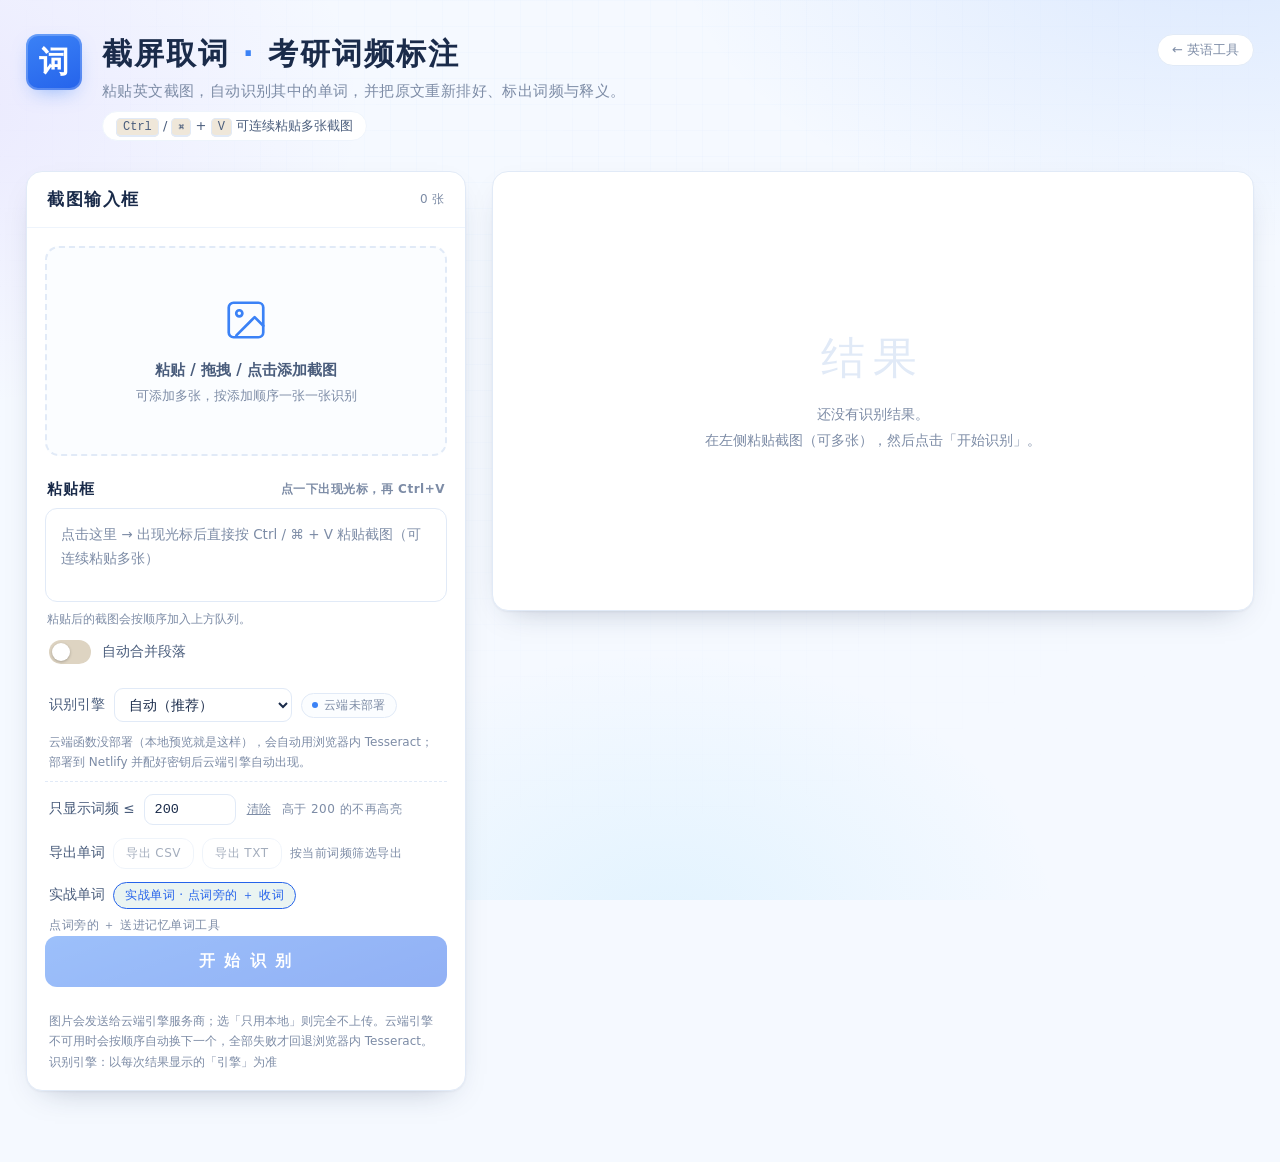
==== site/shot/index.html @ a5152e35 "新增真题例句与点词释义；截图页筛选和实战单词增删优化 - 928 个高频词配真题例句，学习/复习/词表详情卡背面可点「例句」查看 - 例句内单词可点，上方浮出释义，变形词自动还原原形 - 截图页默认词" ====
<!DOCTYPE html>
<html lang="zh-CN">
<head>
<meta charset="UTF-8">
<meta name="viewport" content="width=device-width, initial-scale=1.0">
<title>截屏取词 · 考研词频标注</title>
<style>
:root{
  --paper:#f5f9ff;
  --paper-2:#fbfdff;
  --card:#ffffff;
  --ink:#1a2b4a;
  --ink-soft:#4a5d7c;
  --muted:#7d8ca6;
  --line:#e1eaf7;
  --line-2:#eef4fc;
  --seal:#3b82f6;
  --seal-dark:#2563eb;
  --seal-tint:#e7f0ff;
  --amber:#7c3aed;
  --teal:#2563eb;
  --radius:16px;
  --shadow:0 1px 2px rgba(26,43,74,.05), 0 12px 32px -18px rgba(26,43,74,.35);
  --serif:"PingFang SC","Microsoft YaHei","Hiragino Sans GB",system-ui,-apple-system,"Segoe UI",sans-serif;
  --sans:"PingFang SC","Microsoft YaHei","Hiragino Sans GB",system-ui,-apple-system,"Segoe UI",sans-serif;
  --mono:"Cascadia Code",Consolas,"SF Mono",ui-monospace,monospace;
}
*{box-sizing:border-box}
html,body{margin:0;padding:0}
body{
  font-family:var(--sans);color:var(--ink);background:var(--paper);
  min-height:100vh;-webkit-font-smoothing:antialiased;position:relative;overflow-x:hidden;
}
body::before{
  content:"";position:fixed;inset:0;z-index:-2;
  background:
    radial-gradient(900px 520px at 96% -8%, rgba(59,130,246,.14), transparent 62%),
    radial-gradient(760px 520px at -6% 12%, rgba(139,92,246,.10), transparent 58%),
    radial-gradient(640px 460px at 52% 104%, rgba(56,189,248,.10), transparent 62%),
    var(--paper);
}
body::after{
  content:"";position:fixed;inset:0;z-index:-1;pointer-events:none;opacity:.45;
  background-image:
    linear-gradient(rgba(59,130,246,.05) 1px,transparent 1px),
    linear-gradient(90deg,rgba(59,130,246,.05) 1px,transparent 1px);
  background-size:26px 26px;
  mask-image:radial-gradient(circle at 50% 20%,#000 0%,transparent 82%);
  -webkit-mask-image:radial-gradient(circle at 50% 20%,#000 0%,transparent 82%);
}
.vh{position:absolute;width:1px;height:1px;padding:0;margin:-1px;overflow:hidden;
  clip:rect(0 0 0 0);white-space:nowrap;border:0}
[hidden]{display:none !important}   /* 防止元素自带的 display 覆盖 hidden 属性 */

.wrap{max-width:1420px;margin:0 auto;padding:34px 26px 70px}

/* ---------- 页头 ---------- */
header{display:flex;align-items:flex-start;gap:20px;margin-bottom:30px;animation:rise .6s ease both}
.seal{
  flex:0 0 auto;width:56px;height:56px;border-radius:12px;
  background:linear-gradient(160deg,var(--seal),var(--seal-dark));color:#fff;display:grid;place-items:center;
  font-family:var(--serif);font-size:30px;font-weight:700;
  box-shadow:0 8px 20px -8px rgba(59,130,246,.55), inset 0 0 0 2px rgba(255,255,255,.22);letter-spacing:1px
}
.titles h1{margin:0;font-family:var(--serif);font-weight:700;font-size:30px;letter-spacing:2px}
.titles h1 span{color:var(--seal)}
.titles p{margin:7px 0 0;color:var(--muted);font-size:14.5px;letter-spacing:.4px}
.titles .hint{margin-top:10px;font-size:13px;color:var(--ink-soft);background:var(--card);
  border:1px solid var(--line-2);border-radius:999px;padding:5px 13px;display:inline-block}
.kbd{font-family:var(--mono);font-size:12px;background:#efe7d9;border:1px solid var(--line);
  border-bottom-width:2px;border-radius:5px;padding:1px 6px;color:var(--ink-soft)}

/* ---------- 布局 ---------- */
.grid{display:grid;grid-template-columns:minmax(340px,440px) 1fr;gap:26px;align-items:start}
@media(max-width:980px){.grid{grid-template-columns:1fr}}
.card{background:var(--card);border:1px solid var(--line);border-radius:var(--radius);
  box-shadow:var(--shadow);animation:rise .6s ease both}
.left{animation-delay:.05s;position:sticky;top:24px}
@media(max-width:980px){.left{position:static}}
.right{animation-delay:.14s;min-height:440px;display:flex;flex-direction:column}
.card-head{display:flex;align-items:center;justify-content:space-between;
  padding:16px 20px;border-bottom:1px solid var(--line-2)}
.card-head h2{margin:0;font-family:var(--serif);font-size:17px;letter-spacing:1.5px;font-weight:700}
.tag{font-size:12px;color:var(--muted);letter-spacing:.5px}

/* ---------- 上传区 ---------- */
.drop{margin:18px;border:2px dashed var(--line);border-radius:14px;background:var(--paper-2);
  min-height:210px;display:grid;place-items:center;text-align:center;cursor:pointer;
  transition:.22s border-color,.22s background;position:relative;overflow:hidden}
.drop:hover,.drop.over{border-color:var(--seal);background:var(--seal-tint)}
.drop.over{transform:scale(1.008)}
.drop .ph{padding:26px;color:var(--muted)}
.drop .ph b{display:block;color:var(--ink-soft);font-size:15px;margin-top:14px;font-weight:600}
.drop .ph small{display:block;margin-top:8px;font-size:12.5px;color:var(--muted)}
.drop.has-images{display:block;min-height:0;padding:14px;text-align:left;align-content:start}
.thumbs{display:grid;grid-template-columns:repeat(auto-fill,minmax(88px,1fr));gap:10px}
.thumb{position:relative;border-radius:10px;overflow:hidden;border:1px solid var(--line);
  background:#2a2722;aspect-ratio:1/1}
.thumb img{width:100%;height:100%;object-fit:cover;display:block}
.thumb .idx{position:absolute;top:5px;left:5px;background:var(--seal);color:#fff;font-size:11px;
  border-radius:5px;padding:1px 6px;font-family:var(--serif);font-weight:700}
.thumb .x{position:absolute;top:5px;right:5px;width:20px;height:20px;border:0;border-radius:5px;
  background:rgba(20,18,15,.72);color:#fff;cursor:pointer;font-size:13px;line-height:1;padding:0;
  display:grid;place-items:center}
.thumb .x:hover{background:var(--seal)}
.addmore{margin-top:12px;font-size:12.5px;color:var(--muted);text-align:center;
  border-top:1px dashed var(--line);padding-top:10px}

/* ---------- 粘贴框（真正的输入框：点一下出现光标，直接 Ctrl+V） ---------- */
.subhead{display:flex;align-items:center;justify-content:space-between;
  padding:6px 20px 9px;font-family:var(--serif);font-size:14.5px;font-weight:700;letter-spacing:1px}
.pastebox{margin:0 18px;min-height:94px;border:1.5px solid var(--line);border-radius:12px;background:#fff;
  padding:13px 15px;font-size:13.5px;line-height:1.8;color:var(--ink-soft);outline:none;
  caret-color:var(--seal);transition:.18s;cursor:text}
.pastebox:hover{border-color:#cfc4af}
.pastebox:focus{border-color:var(--seal);box-shadow:0 0 0 3px var(--seal-tint)}
.pastebox.over{border-color:var(--seal);background:var(--seal-tint)}
.pastebox:empty::before{content:attr(data-ph);color:var(--muted);pointer-events:none}
.pastehint{margin:9px 20px 0;font-size:12px;color:var(--muted);min-height:17px;transition:.2s}
.pastehint.ok{color:var(--teal);font-weight:600}
.pastehint.warn{color:var(--amber)}

/* ---------- 控件 ---------- */
.controls{padding:0 18px 18px}
.switch{display:flex;align-items:center;gap:11px;font-size:13.5px;color:var(--ink-soft);
  padding:12px 4px;cursor:pointer;user-select:none}
.switch input{display:none}
.track{width:42px;height:24px;border-radius:999px;background:#ded4c2;position:relative;transition:.2s;flex:0 0 auto}
.track::after{content:"";position:absolute;top:3px;left:3px;width:18px;height:18px;border-radius:50%;
  background:#fff;box-shadow:0 1px 3px rgba(0,0,0,.25);transition:.2s}
.switch input:checked + .track{background:var(--seal)}
.switch input:checked + .track::after{transform:translateX(18px)}
.btn{width:100%;border:0;border-radius:12px;padding:15px;font-size:15.5px;font-weight:600;
  font-family:var(--sans);letter-spacing:2px;cursor:pointer;transition:.18s;
  background:linear-gradient(160deg,var(--seal),var(--seal-dark));color:#fff;
  box-shadow:0 10px 22px -12px rgba(59,130,246,.9)}
.btn:hover:not(:disabled){transform:translateY(-1px);box-shadow:0 14px 26px -12px rgba(59,130,246,.95)}
.btn:disabled{opacity:.5;cursor:not-allowed;transform:none;box-shadow:none}
.btn.ghost{background:transparent;color:var(--ink-soft);border:1px solid var(--line);
  box-shadow:none;width:auto;padding:9px 15px;font-size:13px;letter-spacing:.5px;font-weight:500}
.btn.ghost:hover:not(:disabled){background:var(--paper-2);border-color:var(--muted);transform:none}
.btn.ghost.danger{color:#b23a2f;border-color:#edcfca;background:#fdf1ef}
.btn.ghost.danger:hover:not(:disabled){background:#b23a2f;color:#fff;border-color:#b23a2f}
.btn.ghost.mini{padding:6px 12px;font-size:12px}
.row-between{display:flex;gap:10px;align-items:center}
.foot-note{margin:14px 4px 0;font-size:12px;color:var(--muted);line-height:1.7}

/* ---------- 结果 ---------- */
.empty,.loading{flex:1;display:grid;place-items:center;text-align:center;padding:60px 30px;color:var(--muted)}
.empty .big{font-family:var(--serif);font-size:44px;color:var(--line);letter-spacing:8px}
.empty p{margin:14px 0 0;font-size:13.5px;line-height:1.9}
.spinner{width:34px;height:34px;border-radius:50%;border:3px solid var(--line);
  border-top-color:var(--seal);animation:spin .8s linear infinite;margin:0 auto 16px}
.progress{padding:14px 20px;border-bottom:1px solid var(--line-2);display:flex;align-items:center;gap:12px;
  font-size:13px;color:var(--ink-soft)}
.progress .spinner{margin:0;width:18px;height:18px;border-width:2px}
.bar{flex:1;height:5px;border-radius:3px;background:var(--line-2);overflow:hidden}
.bar i{display:block;height:100%;background:var(--seal);width:0;transition:width .3s}
.err{margin:14px 20px;background:#fdecea;border:1px solid #f3c6c0;color:#8f2b22;
  border-radius:10px;padding:12px 15px;font-size:13px;line-height:1.6}

.blk{border-bottom:1px solid var(--line-2);animation:rise .4s ease both}
.blk:last-child{border-bottom:0}
.blk-head{display:flex;align-items:center;gap:12px;padding:15px 20px;
  background:linear-gradient(180deg,#fffdf9,#faf6ee);border-bottom:1px solid var(--line-2);
  position:sticky;top:0;z-index:2}
.blk-no{font-family:var(--serif);font-weight:700;font-size:15px;color:#fff;background:var(--seal);
  border-radius:7px;padding:3px 11px;letter-spacing:1px}
.blk-name{font-size:12.5px;color:var(--muted);overflow:hidden;text-overflow:ellipsis;
  white-space:nowrap;max-width:320px}
.spacer{flex:1}

.stats{display:flex;gap:8px;flex-wrap:wrap;padding:14px 20px 2px}
.chip{font-size:12.5px;color:var(--ink-soft);background:var(--paper-2);border:1px solid var(--line-2);
  border-radius:999px;padding:5px 12px}
.chip b{color:var(--seal);font-family:var(--serif);font-size:14px}

.toolbar{display:flex;gap:8px;flex-wrap:wrap;align-items:center;padding:12px 20px 2px}
.seg{display:flex;border:1px solid var(--line);border-radius:9px;overflow:hidden}
.seg button{background:transparent;border:0;padding:8px 13px;font-size:12.5px;color:var(--muted);
  cursor:pointer;font-family:var(--sans);border-right:1px solid var(--line)}
.seg button:last-child{border-right:0}
.seg button.on{background:var(--ink);color:#fff}

/* 原文重现 */
.content{padding:20px 22px 8px}
.olabel{font-size:11.5px;letter-spacing:2px;color:var(--muted);margin-bottom:12px;
  display:flex;align-items:center;gap:10px}
.olabel::after{content:"";flex:1;height:1px;background:var(--line-2)}
.oline{font-family:var(--serif);font-size:17.5px;line-height:2.05;color:#2b2822;
  letter-spacing:.2px;margin:0 0 4px;word-break:break-word}
.hit{
  font-weight:700;color:var(--ink);cursor:pointer;position:relative;
  text-decoration:underline;text-decoration-thickness:2px;text-underline-offset:4px;
  padding:0 1px;border-radius:3px;transition:background .15s
}
.hit:hover{background:#fdf1ef}
.hit sup{font-size:.6em;font-family:var(--mono);font-weight:700;vertical-align:super;
  margin-left:1px;letter-spacing:0}
.hit.t-high{text-decoration-color:#b23a2f}   .hit.t-high sup{color:#b23a2f}
.hit.t-mid{text-decoration-color:#c8791f}   .hit.t-mid sup{color:#c8791f}
.hit.t-low{text-decoration-color:#0e6f63}    .hit.t-low sup{color:#0e6f63}

.imgbox{padding:16px 20px 4px}
.imgbox img{width:100%;border:1px solid var(--line);border-radius:10px}
table{width:100%;border-collapse:collapse;font-size:13.5px}
thead th{text-align:left;font-weight:600;color:var(--muted);font-size:12px;letter-spacing:1px;
  padding:10px 12px;border-bottom:1.5px solid var(--line);white-space:nowrap}
tbody td{padding:11px 12px;border-bottom:1px solid var(--line-2);vertical-align:top}
tbody tr:hover{background:var(--paper-2)}
td.w{font-family:var(--serif);font-size:16px;font-weight:600;white-space:nowrap;cursor:pointer}
td.w .dot{display:inline-block;width:8px;height:8px;border-radius:50%;margin-right:9px;vertical-align:middle}
/* 单词读音按钮 */
.speak{border:1px solid var(--line);background:var(--paper-2);color:var(--ink-soft);
  width:34px;height:34px;border-radius:9px;display:inline-grid;place-items:center;cursor:pointer;
  padding:0;vertical-align:middle;transition:.18s}
.speak:hover{border-color:var(--seal);color:var(--seal);background:#fff}
.speak:active{transform:scale(.94)}
.speak svg{width:17px;height:17px}
td.w .speak{width:26px;height:26px;border-radius:7px;margin-left:8px}
td.w .speak svg{width:14px;height:14px}
.m-word .speak{width:38px;height:38px;margin-left:12px;border-radius:10px}
.rank{display:inline-block;font-family:var(--serif);color:var(--muted);font-size:12px;margin-left:7px}
td.freq{font-family:var(--mono);font-size:13px;color:#4b463d;white-space:nowrap}
td.mean{color:var(--ink-soft);line-height:1.65;max-width:520px}
.forms{font-size:12px;color:#c8791f;white-space:nowrap}
.forms.none{color:#c3bbab}
.tablewrap{padding:4px 12px 16px;overflow-x:auto}
.vocab{padding:4px 20px 16px}
.vocab summary{cursor:pointer;list-style:none;display:flex;align-items:center;gap:9px;
  font-size:13px;color:var(--ink-soft);padding:11px 14px;background:var(--paper-2);
  border:1px solid var(--line-2);border-radius:10px;user-select:none}
.vocab summary::-webkit-details-marker{display:none}
.vocab summary::before{content:"▸";color:var(--muted);transition:.2s}
.vocab[open] summary::before{transform:rotate(90deg)}
.plain{padding:4px 20px 16px}
.plain pre{margin:10px 0 0;font-family:var(--mono);font-size:12.5px;line-height:1.75;color:var(--ink-soft);
  background:var(--paper-2);border:1px solid var(--line-2);border-radius:10px;padding:14px 16px;
  max-height:260px;overflow:auto;white-space:pre-wrap;word-break:break-word}

/* ---------- 原文编辑 ---------- */
.editwrap{padding:16px 20px 6px}
.edittext{width:100%;min-height:190px;resize:vertical;font-family:var(--sans);font-size:14px;
  line-height:1.95;color:var(--ink);background:var(--paper-2);border:1.5px solid var(--line);
  border-radius:12px;padding:14px 16px;outline:none;caret-color:var(--seal);transition:.18s;display:block}
.edittext:focus{border-color:var(--seal);box-shadow:0 0 0 3px var(--seal-tint);background:#fff}
.editbar{display:flex;align-items:center;gap:10px;margin-top:11px;flex-wrap:wrap}
.btn.sm{width:auto;padding:9px 18px;font-size:13px;letter-spacing:.5px}

/* ---------- 识别引擎 ---------- */
.engine-row{display:flex;align-items:center;gap:9px;flex-wrap:wrap;
  padding:12px 4px 2px;font-size:13.5px;color:var(--ink-soft)}
.engine-row select{border:1px solid var(--line);border-radius:9px;background:#fff;
  padding:7px 10px;font-size:13.5px;font-family:var(--sans);color:var(--ink);outline:none;
  cursor:pointer;transition:.18s}
.engine-row select:hover{border-color:#cfc4af}
.engine-row select:focus{border-color:var(--seal);box-shadow:0 0 0 3px var(--seal-tint)}

/* 引擎状态小圆点：绿=可用，黄=部署了但缺密钥，红=云端不在 */
.engine-state{display:inline-flex;align-items:center;gap:6px;font-size:12px;
  color:var(--muted);border:1px solid var(--line-2);background:var(--paper-2);
  border-radius:999px;padding:3px 10px;letter-spacing:.3px;white-space:nowrap}
.engine-state i{width:6px;height:6px;border-radius:50%;background:var(--muted);flex:none}
.engine-state[data-state="ok"]{color:#0e6f63;border-color:#cfe4df;background:#eef7f5}
.engine-state[data-state="ok"] i{background:#0e6f63}
.engine-state[data-state="warn"]{color:#a8641a;border-color:#eddbc2;background:#fdf5e9}
.engine-state[data-state="warn"] i{background:#d97706}
.engine-state[data-state="off"]{color:var(--muted);border-color:var(--line);background:var(--paper-2)}
.engine-state[data-state="off"] i{background:var(--seal)}
.engine-hint{flex-basis:100%;font-size:12px;color:var(--muted);line-height:1.7;margin:1px 0 0}
.engine-hint b{color:var(--ink-soft);font-weight:600}
/* 自动换引擎时，在结果块里留一句说明（否则用户以为一直用的同一个） */
.engine-notice{margin:9px 0 0;padding:8px 12px;font-size:12.5px;line-height:1.75;
  color:#7a6b52;background:#fbf6ec;border-left:3px solid #d9c7a8;
  border-radius:0 8px 8px 0;word-break:break-word}
.engine-notice b{color:#6a5b42;font-weight:600}

/* ---------- 词频过滤 ---------- */
.filter-row{display:flex;align-items:center;gap:9px;flex-wrap:wrap;
  padding:12px 4px 2px;font-size:13.5px;color:var(--ink-soft);border-top:1px dashed var(--line);margin-top:6px}
.filter-row input{width:92px;border:1px solid var(--line);border-radius:9px;background:#fff;
  padding:7px 10px;font-size:13.5px;font-family:var(--mono);color:var(--ink);outline:none;transition:.18s}
.filter-row input:focus{border-color:var(--seal);box-shadow:0 0 0 3px var(--seal-tint)}
.clear-f{border:0;background:transparent;color:var(--muted);cursor:pointer;font-size:12px;
  text-decoration:underline;font-family:var(--sans);padding:2px}
.clear-f:hover{color:var(--seal)}

/* 导出 */
.export-row{display:flex;align-items:center;gap:8px;flex-wrap:wrap;
  padding:11px 4px 2px;font-size:13.5px;color:var(--ink-soft)}
.export-row .btn.ghost.mini{width:auto}

/* ---------- 悬浮释义 ---------- */
#tip{position:fixed;z-index:60;pointer-events:none;background:#23211d;color:#f6f2ea;
  border-radius:10px;padding:10px 13px;max-width:320px;box-shadow:0 14px 34px -12px rgba(0,0,0,.6);
  font-size:12.5px;line-height:1.6;opacity:0;transform:translateY(4px);transition:opacity .14s,transform .14s}
#tip.show{opacity:1;transform:none}
#tip b{font-family:var(--serif);font-size:15px;color:#fff}
#tip .f{color:#f0b27a;font-family:var(--mono);font-size:11.5px;margin-left:8px}
#tip .m{display:block;margin-top:5px;color:#d9d2c4}
#tip .c{margin-top:6px;font-size:11px;color:#a49c8d}

/* ---------- 详情弹窗 ---------- */
.overlay{position:fixed;inset:0;z-index:70;background:rgba(30,26,20,.46);backdrop-filter:blur(3px);
  display:grid;place-items:center;padding:26px;animation:fade .2s ease both}
.modal{background:var(--card);border-radius:18px;max-width:520px;width:100%;padding:30px 32px 26px;
  box-shadow:0 30px 80px -30px rgba(0,0,0,.65);position:relative;animation:pop .26s cubic-bezier(.2,.9,.3,1.2) both}
.modal .close{position:absolute;top:14px;right:15px;width:32px;height:32px;border-radius:9px;
  border:1px solid var(--line);background:var(--paper-2);cursor:pointer;font-size:17px;color:var(--muted)}
.modal .close:hover{color:var(--seal);border-color:var(--seal)}
.m-word{font-family:var(--serif);font-size:38px;font-weight:700;letter-spacing:.5px}
.m-word sup{font-size:.42em;font-family:var(--mono);vertical-align:super;margin-left:5px;color:#b23a2f}
.m-meta{display:flex;gap:22px;margin:18px 0 4px;flex-wrap:wrap}
.m-meta div{font-size:12px;color:var(--muted);letter-spacing:1px}
.m-meta b{display:block;font-family:var(--serif);font-size:22px;color:var(--ink);margin-top:3px;font-weight:700}
.m-tags{display:flex;gap:7px;flex-wrap:wrap;margin:16px 0 0}
.m-tag{font-size:11.5px;background:var(--paper-2);border:1px solid var(--line-2);border-radius:999px;
  padding:4px 11px;color:var(--ink-soft)}
.m-mean{margin-top:18px;padding:15px 17px;background:var(--paper-2);border:1px solid var(--line-2);
  border-radius:11px;font-size:14.5px;line-height:1.85;color:#2b2822}
.m-extra{margin-top:14px;font-size:12.5px;color:var(--muted);line-height:1.9}
.m-extra b{color:var(--ink-soft);font-weight:600}

/* ---------- 平板 / 触屏适配 ---------- */
html{-webkit-text-size-adjust:100%;text-size-adjust:100%}

@media (max-width:1100px){
  .wrap{padding:24px 18px 52px}
  .left{position:static}
  .titles h1{font-size:26px}
  .blk-name{max-width:none}
  .content{padding:18px 18px 6px}
  /* iOS 上输入框字号小于 16px 时，聚焦会自动放大整页 */
  input,select,textarea{font-size:16px}
  .filter-row input,.engine-row select{padding:9px 11px;font-size:16px}
  .edittext{min-height:220px;font-size:16px}
}

@media (hover:none){
  .hit:hover{background:transparent}
  .hit:active{background:var(--seal-tint)}
  .drop:hover{border-color:var(--line);background:var(--paper-2)}
  .pastebox:hover{border-color:var(--line)}
  /* 触屏放大点击热区 */
  .thumb .x{width:26px;height:26px;font-size:15px;border-radius:7px}
  .modal .close{width:40px;height:40px;font-size:20px}
  .seg button{padding:10px 15px}
  .clear-f{padding:6px}
}

@media (max-width:820px){
  .wrap{padding:18px 14px 44px}
  header{gap:14px;margin-bottom:22px}
  .seal{width:46px;height:46px;font-size:24px;border-radius:10px}
  .titles h1{font-size:22px;letter-spacing:1px}
  .titles p{font-size:13px}
  .titles .hint{font-size:12px;padding:5px 11px}
  .content{padding:16px 14px 6px}
  .oline{font-size:18px;line-height:2}
  .tablewrap{padding:4px 8px 14px}
  td.mean{max-width:none}
  .blk-head{padding:12px 14px}
  .stats,.toolbar{padding-left:14px;padding-right:14px}
  .drop{margin:14px}
  .pastebox{margin:0 14px}
}

@keyframes spin{to{transform:rotate(360deg)}}
@keyframes rise{from{opacity:0;transform:translateY(14px)}to{opacity:1;transform:none}}
@keyframes fade{from{opacity:0}to{opacity:1}}
@keyframes pop{from{opacity:0;transform:scale(.94)}to{opacity:1;transform:none}}

/* ---------- 实战单词 · 与记忆单词工具互通 ---------- */
.pv-chip{cursor:pointer;border:1px solid var(--line);border-radius:999px;padding:4px 11px;
  user-select:none;transition:color .2s,border-color .2s,background .2s}
.pv-chip:hover{border-color:var(--teal);color:var(--teal)}
.pv-chip.on{color:var(--teal);border-color:var(--teal);background:#eaf4f2}
.pv-plus{margin-left:5px;border:1px solid var(--line);background:#f3f7f5;color:var(--teal);
  border-radius:6px;font-size:11px;line-height:18px;padding:0 6px;cursor:pointer;vertical-align:1px}
.pv-plus:hover{background:var(--teal);color:#fff;border-color:var(--teal)}
.pv-plus.on{background:var(--teal);color:#fff;border-color:var(--teal);font-weight:700}
.pv-minus{display:none;margin-left:4px;border:1px solid #edcfca;background:#fdf1ef;color:#b23a2f;
  border-radius:6px;font-size:11px;line-height:18px;padding:0 7px;cursor:pointer;vertical-align:1px}
.pv-minus.on{display:inline-block}
.pv-minus:hover{background:#b23a2f;color:#fff;border-color:#b23a2f}
.pv-count{font-size:11px;color:var(--teal);margin-left:3px;letter-spacing:.2px}
.m-practice{margin-top:14px;padding-top:12px;border-top:1px dashed var(--line);
  display:flex;align-items:center;gap:10px;flex-wrap:wrap}
.m-practice .btn{width:auto;padding:9px 16px;font-size:13.5px}
.pv-note{font-size:12px;color:var(--muted);line-height:1.6}
.hub-back{margin-left:auto;align-self:flex-start;font-size:13px;color:var(--muted);
  text-decoration:none;border:1px solid var(--line);border-radius:999px;padding:6px 14px;
  background:var(--card);white-space:nowrap;transition:color .2s,border-color .2s}
.hub-back:hover{color:var(--teal);border-color:var(--teal)}
</style>
</head>
<body>
<div class="wrap">
  <header>
    <div class="seal">词</div>
    <div class="titles">
      <h1>截屏取词 <span>·</span> 考研词频标注</h1>
      <p>粘贴英文截图，自动识别其中的单词，并把原文重新排好、标出词频与释义。</p>
      <div class="hint">
        <span class="kbd">Ctrl</span> / <span class="kbd">⌘</span> + <span class="kbd">V</span>
        可连续粘贴多张截图
      </div>
    </div>
    <a class="hub-back" href="../">← 英语工具</a>
  </header>

  <div class="grid">
    <!-- 左：输入 -->
    <section class="card left">
      <div class="card-head"><h2>截图输入框</h2><span class="tag" id="cnt">0 张</span></div>

      <div class="drop" id="drop">
        <div class="ph" id="placeholder">
          <svg width="46" height="46" viewBox="0 0 24 24" fill="none" stroke="#3b82f6"
               stroke-width="1.4" stroke-linecap="round" stroke-linejoin="round">
            <rect x="3" y="3" width="18" height="18" rx="2.5"/>
            <circle cx="8.5" cy="8.5" r="1.6"/>
            <path d="M21 15l-4.5-4.5L7 20"/>
          </svg>
          <b>粘贴 / 拖拽 / 点击添加截图</b>
          <small>可添加多张，按添加顺序一张一张识别</small>
        </div>
        <div class="thumbs" id="thumbs" hidden></div>
        <div class="addmore" id="addmore" hidden>＋ 继续粘贴或点击此处添加更多</div>
        <input type="file" id="file" multiple accept="image/*" class="vh" aria-label="选择截图文件">
      </div>

      <div class="subhead"><span>粘贴框</span><span class="tag">点一下出现光标，再 Ctrl+V</span></div>
      <div class="pastebox" id="pastebox" contenteditable="true" role="textbox"
           spellcheck="false" aria-label="粘贴截图输入框"
           data-ph="点击这里 → 出现光标后直接按 Ctrl / ⌘ + V 粘贴截图（可连续粘贴多张）"></div>
      <div class="pastehint" id="pastehint">粘贴后的截图会按顺序加入上方队列。</div>

      <div class="controls">
        <label class="switch" title="关闭时逐行还原识别结果（推荐，最贴近原图）；开启后会把同一段的多行拼成一句">
          <input type="checkbox" id="mergeSw">
          <span class="track"></span>
          <span>自动合并段落</span>
        </label>
        <div class="engine-row">
          <span>识别引擎</span>
          <select id="engineSel" aria-label="选择文字识别引擎">
            <option value="auto" selected>自动（推荐）</option>
            <option value="paddle_vl">PaddleOCR-VL · 最准</option>
            <option value="baidu_accurate">百度 · 高精度版</option>
            <option value="ocrspace">OCR.space</option>
            <option value="baidu_general">百度 · 标准版</option>
            <option value="easyocr">EasyOCR · 按点计费</option>
            <option value="local">只用本地 · 不上传</option>
          </select>
          <span class="engine-state" id="engineState" data-state="checking"><i></i><span>检测中…</span></span>
          <span class="engine-hint" id="engineHint">正在检查云端识别是否就绪…</span>
        </div>
        <div class="filter-row">
          <span>只显示词频 ≤</span>
          <input type="number" id="freqMax" min="0" step="1" value="200" placeholder="不限"
                 aria-label="词频上限，超过此值的单词不再高亮">
          <button class="clear-f" id="freqClear" hidden type="button">清除</button>
          <span class="tag" id="filterState"></span>
        </div>
        <div class="export-row">
          <span>导出单词</span>
          <button class="btn ghost mini" id="exportCsv" disabled>导出 CSV</button>
          <button class="btn ghost mini" id="exportTxt" disabled>导出 TXT</button>
          <span class="tag" id="exportState">按当前词频筛选导出</span>
        </div>
        <div class="export-row">
          <span>实战单词</span>
          <span class="tag pv-chip" id="pvBridge" role="button" tabindex="0"
                title="点击设置与记忆单词工具的连接">实战单词 · 检测中…</span>
          <span class="tag">点词旁的 ＋ 送进记忆单词工具</span>
        </div>
        <button class="btn" id="run" disabled>开 始 识 别</button>
        <div class="row-between" style="margin-top:10px">
          <button class="btn ghost" id="clear" hidden>清空全部</button>
          <span class="tag" id="queueState"></span>
        </div>
        <p class="foot-note">
          图片会发送给云端引擎服务商；选「只用本地」则完全不上传。云端引擎不可用时会按顺序自动换下一个，全部失败才回退浏览器内 Tesseract。<br>
          <span id="engineInfo">识别引擎：以每次结果显示的「引擎」为准</span>
        </p>
      </div>
    </section>

    <!-- 右：结果 -->
    <section class="card right" id="result">
      <div class="empty" id="empty">
        <div>
          <div class="big">结果</div>
          <p>还没有识别结果。<br>在左侧粘贴截图（可多张），然后点击「开始识别」。</p>
        </div>
      </div>
    </section>
  </div>
</div>

<div id="tip"></div>
<div class="overlay" id="overlay" hidden>
  <div class="modal" role="dialog" aria-modal="true">
    <button class="close" id="mclose" aria-label="关闭">×</button>
    <div id="mbody"></div>
  </div>
</div>

<!-- Tesseract 由 ocr.js 按需加载（jsdelivr → unpkg → npmmirror 自动换源），不再写死一个 CDN -->
<script src="ocr.js"></script>
<!-- 同域共用背单词的数据库：实战单词直接写进 IndexedDB -->
<script src="../vocab/js/vendor/dexie.min.js"></script>
<script src="../vocab/js/db.js?v=20"></script>
<!-- 截图页也要加载同步模块，否则在这里加的实战单词只会留在本机 -->
<script src="../vocab/js/sync.js?v=21"></script>
<script>
if (window.Sync && typeof window.Sync.registerAutoSync === 'function') {
  window.Sync.registerAutoSync();
}
</script>
<script>
const $ = s => document.querySelector(s);
const drop=$('#drop'), thumbsEl=$('#thumbs'), placeholder=$('#placeholder'),
      addmore=$('#addmore'), fileInput=$('#file'), runBtn=$('#run'),
      clearBtn=$('#clear'), result=$('#result'),
      cnt=$('#cnt'), queueState=$('#queueState'), tip=$('#tip'),
      overlay=$('#overlay'), mbody=$('#mbody'),
      pastebox=$('#pastebox'), pastehint=$('#pastehint'), mergeSw=$('#mergeSw'),
      freqMaxEl=$('#freqMax'), freqClear=$('#freqClear'), filterState=$('#filterState');

/* 平板 / 触屏：没有 Ctrl+V，交互提示改成触屏说法 */
const TOUCH = matchMedia('(hover: none)').matches;
if(TOUCH){
  const hintEl = document.querySelector('.titles .hint');
  if(hintEl) hintEl.textContent = '点按截图框选择图片，或在粘贴框长按「粘贴」';
  const subTag = document.querySelector('.subhead .tag');
  if(subTag) subTag.textContent = '长按粘贴';
  pastebox.dataset.ph = '点这里 → 长按粘贴截图（先把图片复制到剪贴板），或点上方输入框从相册/文件选择';
  pastehint.textContent = '平板上建议点上方截图框从相册 / 文件选图；长按粘贴框也可以粘贴。';
}

const TIER = {high:'#b23a2f', mid:'#c8791f', low:'#0e6f63'};
let queue = [];          // {id, file, url}
let uid = 0;
let running = false;
let freqMax = null;      // 词频上限：只标注/列出 freq ≤ 它的单词；null = 不限

/* ================= 识别引擎：可选 + 可用性可见 ================= */
const ENGINE_BASE = {
  auto: '自动（推荐）',
  paddle_vl: 'PaddleOCR-VL · 最准',
  baidu_accurate: '百度 · 高精度版',
  ocrspace: 'OCR.space',
  baidu_general: '百度 · 标准版',
  easyocr: 'EasyOCR · 按点计费',
  local: '只用本地 · 不上传',
};
const engineSel = $('#engineSel'),
      engineStateEl = $('#engineState'),
      engineHintEl = $('#engineHint');

/* 记住上次选的引擎，刷新/下次打开不用再挑 */
(function restoreEngine(){
  let saved = '';
  try { saved = localStorage.getItem('shot.engine') || ''; } catch(e){}
  if(saved && ENGINE_BASE[saved]) engineSel.value = saved;
})();
engineSel.addEventListener('change', ()=>{
  try { localStorage.setItem('shot.engine', engineSel.value); } catch(e){}
  refreshEngineHint();
});

function setEngineState(state, text){
  engineStateEl.dataset.state = state;
  engineStateEl.lastElementChild.textContent = text;
}

/* 未配置密钥的选项直接标出来，别让人选了才发现不能用 */
function paintEngineOptions(){
  const cs = OcrApp.cloudState || {};
  for(const opt of engineSel.options){
    const base = ENGINE_BASE[opt.value];
    if(!base) continue;
    let label = base;
    const e = cs.engines && cs.engines[opt.value];
    if(cs.deployed && e && !e.configured && opt.value !== 'auto' && opt.value !== 'local'){
      label = base + ' · 未配置';
    }
    opt.textContent = label;
  }
}

/* 提示随「选了什么 + 本批图片多大 + 云端状况」变化，不再是一句写死的说明 */
function refreshEngineHint(){
  const v = engineSel.value;
  const cs = OcrApp.cloudState || {};
  const over = queue.filter(q => q.file && q.file.size > 1024 * 1024).length;
  let tip;
  if(!cs.checked){
    tip = '正在检查云端识别是否就绪…';
  }else if(v === 'local'){
    tip = '全程在浏览器里识别，<b>图片不外传</b>；长图/小字慢一些，准确率略低于云端。';
  }else if(!cs.deployed){
    tip = '云端函数没部署（本地预览就是这样），会自动用浏览器内 Tesseract；部署到 Netlify 并配好密钥后云端引擎自动出现。';
  }else if(!cs.anyConfigured){
    tip = '云端函数在，但引擎都没配密钥，会自动用浏览器内 Tesseract。';
  }else if(v !== 'auto' && v !== 'local' && cs.engines && cs.engines[v] && !cs.engines[v].configured){
    tip = `${OcrApp.ENGINE_SHORT[v] || ENGINE_BASE[v]} 还没配密钥，本次会自动跳到下一个可用引擎。`;
  }else if(v === 'auto'){
    tip = '先用 <b>PaddleOCR-VL</b>（单张约 0.4 秒、长行小字不易串字），失败换百度 → OCR.space，全失败才用本地。';
  }else if(v === 'paddle_vl'){
    tip = '实测最准的一档，能按版块切开段落；失败会自动换百度。';
  }else if(v === 'ocrspace'){
    tip = over
      ? `本批有 <b>${over}</b> 张超过 1MB，会先压缩再传；压不下去就改用百度。`
      : '免费额度大，英文截图够用；失败会自动换百度。';
  }else if(v === 'baidu_accurate'){
    tip = '识别更准，按次计费（每月有免费额度）；失败会自动换 OCR.space。';
  }else if(v === 'easyocr'){
    tip = '正常尺寸截图很准，但比 PaddleOCR 慢 3~6 倍；按图片长边像素扣点（880px 约 20 点/张，1 万点≈500 张）。<b>很窄的小图（长边不到 400px）会吞掉双写字母</b>，那种情况建议换 PaddleOCR。';
  }else{
    tip = '免费、长图省额度，准确率略低于高精度版；失败会自动换高精度版。';
  }
  engineHintEl.innerHTML = tip;
}

async function initEngines(force){
  const cs = await OcrApp.probe(force);
  if(!cs.deployed){
    setEngineState('off', '云端未部署');
  }else if(!cs.anyConfigured){
    setEngineState('warn', '缺密钥');
  }else{
    const n = Object.values(cs.engines).filter(e => e && e.configured).length;
    setEngineState('ok', `云端 ${n} 个可用`);
  }
  paintEngineOptions();
  refreshEngineHint();
}

/* ================= 图片输入框：多张收集 ================= */
function addFiles(list){
  const files = [...list].filter(f => f && f.type.startsWith('image/'));
  for(const f of files){
    queue.push({ id: ++uid, file: f, url: URL.createObjectURL(f) });
  }
  renderQueue();
}
function removeAt(id){
  const i = queue.findIndex(q => q.id === id);
  if(i < 0) return;
  URL.revokeObjectURL(queue[i].url);
  queue.splice(i, 1);
  renderQueue();
}
function clearQueue(){
  queue.forEach(q => URL.revokeObjectURL(q.url));
  queue = [];
  renderQueue();
}
function renderQueue(){
  const n = queue.length;
  refreshEngineHint();               // 图片大小变了，引擎提示里的「超过 1MB」也要跟着变
  cnt.textContent = n + ' 张';
  runBtn.disabled = n === 0 || running;
  runBtn.textContent = n > 0 ? `开始识别（${n} 张）` : '开 始 识 别';
  clearBtn.hidden = n === 0;
  queueState.textContent = running ? '' : (n ? '按上方顺序依次识别' : '');
  if(n === 0){
    thumbsEl.hidden = true; addmore.hidden = true;
    placeholder.hidden = false; drop.classList.remove('has-images');
    thumbsEl.innerHTML = '';
    return;
  }
  placeholder.hidden = true; addmore.hidden = false;
  drop.classList.add('has-images');
  thumbsEl.hidden = false;
  thumbsEl.innerHTML = queue.map((q, i) => `
    <div class="thumb" data-id="${q.id}">
      <span class="idx">${i + 1}</span>
      <img src="${q.url}" alt="第${i+1}张">
      <button class="x" data-del="${q.id}" title="移除">×</button>
    </div>`).join('');
}

thumbsEl.addEventListener('click', e=>{
  const del = e.target.closest('[data-del]');
  if(del){ e.stopPropagation(); removeAt(Number(del.dataset.del)); return; }
  fileInput.click();          // 点缩略图 = 继续添加
});
drop.addEventListener('click', e=>{
  if(e.target.closest('.thumb')) return;
  fileInput.click();
});
clearBtn.addEventListener('click', clearQueue);
fileInput.addEventListener('change', e=>{ addFiles(e.target.files); fileInput.value=''; });

/* 粘贴（支持一次多张）——在「粘贴框」里或页面任意处都能用 */
const HINT_DEFAULT = '粘贴后的截图会按顺序加入上方队列。';
let hintTimer = null;
function flashHint(msg, warn){
  pastehint.textContent = msg;
  pastehint.classList.toggle('ok', !warn);
  pastehint.classList.toggle('warn', !!warn);
  clearTimeout(hintTimer);
  hintTimer = setTimeout(()=>{
    pastehint.textContent = HINT_DEFAULT;
    pastehint.classList.remove('ok', 'warn');
  }, 2600);
}

document.addEventListener('paste', e=>{
  const items = e.clipboardData && e.clipboardData.items;
  if(!items) return;
  const imgs = [];
  for(const it of items) if(it.type && it.type.startsWith('image/')) imgs.push(it.getAsFile());
  const inBox = !!(e.target.closest && e.target.closest('#pastebox'));
  if(imgs.length){
    e.preventDefault();                 // 别让图片二进制落进输入框
    addFiles(imgs);
    flashHint(`✓ 已加入队列 ${imgs.length} 张，共 ${queue.length} 张`);
  }else if(inBox){
    e.preventDefault();                 // 粘贴框只收图片
    flashHint('这个框只接收图片，请粘贴截图', true);
  }
});

/* 粘贴框：也支持拖入图片 */
['dragenter','dragover'].forEach(ev=>pastebox.addEventListener(ev, e=>{
  e.preventDefault(); pastebox.classList.add('over');
}));
['dragleave','drop'].forEach(ev=>pastebox.addEventListener(ev, e=>{
  e.preventDefault(); pastebox.classList.remove('over');
}));
pastebox.addEventListener('drop', e=>{
  if(e.dataTransfer.files.length){
    const n = e.dataTransfer.files.length;
    addFiles(e.dataTransfer.files);
    flashHint(`✓ 已加入队列 ${n} 张，共 ${queue.length} 张`);
  }
});

/* 粘贴框只收图片：屏蔽键盘输入，但保留光标，让占位提示始终可见 */
pastebox.addEventListener('beforeinput', e=>{
  if(e.inputType && e.inputType.startsWith('insert')) e.preventDefault();
});
pastebox.addEventListener('blur', ()=>{ if(!pastebox.textContent.trim()) pastebox.innerHTML = ''; });

/* ================= 词频过滤：只标注/列出 ≤ 阈值的单词 ================= */
function applyFreqFilter(){
  const raw = freqMaxEl.value.trim();
  const v = raw === '' ? NaN : Number(raw);
  freqMax = Number.isFinite(v) && v >= 0 ? Math.floor(v) : null;
  freqClear.hidden = freqMax === null;
  filterState.textContent = freqMax === null ? '' : `高于 ${freqMax} 的不再高亮`;
  if(exportState) exportState.textContent = '按当前词频筛选导出';
  // 重新渲染所有结果块（不重新识别）
  document.querySelectorAll('.blk').forEach(sec=>{
    if(blockDataMap.has(sec)) drawBlock(sec);
  });
}
freqMaxEl.addEventListener('input', applyFreqFilter);
freqClear.addEventListener('click', ()=>{ freqMaxEl.value = ''; applyFreqFilter(); });

/* ================= 导出单词（跟随词频筛选） ================= */
const exportCsv = $('#exportCsv'), exportTxt = $('#exportTxt'), exportState = $('#exportState');

function doneBlocks(){
  return [...document.querySelectorAll('.blk')]
    .map(sec => ({ sec, b: blockDataMap.get(sec) }))
    .filter(x => x.b);
}
function filteredWords(data){
  return data.words
    .filter(w => freqMax === null || w.freq <= freqMax)
    .sort((a,b) => a.rank - b.rank);
}
function refreshExport(){
  const n = doneBlocks().length;
  exportCsv.disabled = n === 0;
  exportTxt.disabled = n === 0;
  if(n === 0) exportState.textContent = '按当前词频筛选导出';
}
function exportRows(){
  const rows = [];
  for(const { b } of doneBlocks()){
    for(const w of filteredWords(b.data)){
      rows.push({
        img: b.no, file: b.name, word: w.word, freq: w.freq, rank: w.rank,
        meaning: w.meaning, forms: w.forms.join(' / '),
        count: w.count, category: w.category || '', sub: w.subcategory || ''
      });
    }
  }
  return rows;
}
function stamp(){
  const d = new Date(), p = x => String(x).padStart(2,'0');
  return `${d.getFullYear()}${p(d.getMonth()+1)}${p(d.getDate())}_${p(d.getHours())}${p(d.getMinutes())}`;
}
function download(name, text){
  const blob = new Blob([text], {type:'text/plain;charset=utf-8'});
  const a = document.createElement('a');
  a.href = URL.createObjectURL(blob);
  a.download = name;
  a.click();
  setTimeout(()=>URL.revokeObjectURL(a.href), 4000);
}
function csvCell(v){
  const s = String(v ?? '');
  return /[",\n\r]/.test(s) ? '"' + s.replace(/"/g,'""') + '"' : s;
}
exportCsv.addEventListener('click', ()=>{
  const rows = exportRows();
  if(!rows.length){ exportState.textContent = '当前筛选下没有可导出的单词'; return; }
  const head = ['图片序号','文件名','单词','词频','大纲排名','释义','图中形式','本图出现次数','分类','子分类'];
  const body = rows.map(r=>[r.img,r.file,r.word,r.freq,r.rank,r.meaning,r.forms,r.count,r.category,r.sub]);
  const csv = '\ufeff' + [head, ...body].map(cols=>cols.map(csvCell).join(',')).join('\r\n');
  const tag = freqMax === null ? '全部' : `词频≤${freqMax}`;
  download(`单词导出_${tag}_${stamp()}.csv`, csv);
  exportState.textContent = `已导出 ${rows.length} 条（${tag}）`;
});
exportTxt.addEventListener('click', ()=>{
  const rows = exportRows();
  if(!rows.length){ exportState.textContent = '当前筛选下没有可导出的单词'; return; }
  const tag = freqMax === null ? '不限' : `≤ ${freqMax}`;
  const out = [`单词导出  筛选：词频 ${tag}  共 ${rows.length} 条`, '='.repeat(52), ''];
  for(const { b } of doneBlocks()){
    const ws = filteredWords(b.data);
    out.push(`【图片 ${b.no}】${b.name}  —— ${ws.length} 个词`);
    if(!ws.length){ out.push('  （无符合筛选的词）'); }
    for(const w of ws){
      out.push(`  ${w.word}   词频 ${w.freq}   第 ${w.rank} 名   ${w.meaning}` +
               (w.inflected ? `   （图中形式：${w.forms.join(', ')}）` : ''));
    }
    out.push('');
  }
  download(`单词导出_${freqMax === null ? '全部' : '词频≤'+freqMax}_${stamp()}.txt`, out.join('\n'));
  exportState.textContent = `已导出 ${rows.length} 条（词频 ${tag}）`;
});

/* 拖拽 */
['dragenter','dragover'].forEach(ev=>drop.addEventListener(ev, e=>{
  e.preventDefault(); drop.classList.add('over');
}));
['dragleave','drop'].forEach(ev=>drop.addEventListener(ev, e=>{
  e.preventDefault(); drop.classList.remove('over');
}));
drop.addEventListener('drop', e=>{ if(e.dataTransfer.files.length) addFiles(e.dataTransfer.files); });
document.addEventListener('dragover', e=>e.preventDefault());
document.addEventListener('drop', e=>e.preventDefault());

/* ================= 逐张处理 ================= */
runBtn.addEventListener('click', async ()=>{
  if(!queue.length || running) return;
  running = true;
  const jobs = queue.slice();
  const mergeOn = mergeSw.checked;
  renderQueue();

  result.innerHTML = `
    <div class="progress">
      <div class="spinner"></div>
      <span id="pText">准备中…</span>
      <div class="bar"><i id="pBar"></i></div>
    </div>
    <div id="blocks"></div>`;
  const blocks = $('#blocks');
  refreshExport();                       // 新一批结果开始前先禁用导出

  let failed = 0;
  for(let i = 0; i < jobs.length; i++){
    const job = jobs[i];
    $('#pText').textContent = `正在识别 第 ${i+1} / ${jobs.length} 张 · ${job.file.name}`;
    $('#pBar').style.width = (i / jobs.length * 100) + '%';
    try{
      const data = await OcrApp.analyze(job.file, { merge: mergeOn, engine: engineSel.value });
      if(!data.ok) throw new Error(data.error || '识别失败');
      blocks.appendChild(makeBlockEl(data, job.file.name, i + 1, jobs.length));
      reportEngine(data);
      refreshExport();
    }catch(err){
      failed++;
      blocks.insertAdjacentHTML('beforeend',
        `<section class="blk"><div class="blk-head">
           <span class="blk-no">图片 ${i+1}</span>
           <span class="blk-name">${escapeHtml(job.file.name)}</span></div>
         <div class="err"><b>这张识别失败：</b>${escapeHtml(err.message)}</div></section>`);
    }
    // 运行中云端挂了（404/超时）就地把状态点改掉，别还显示「可用」
    if(OcrApp.cloudState.deadUntil > Date.now()) setEngineState('warn', '云端刚失败 · 用本地');
    $('#pBar').style.width = ((i + 1) / jobs.length * 100) + '%';
  }

  const done = jobs.length - failed;
  result.querySelector('.progress').innerHTML =
    `<span>✅ 全部处理完成：成功 ${done} 张${failed ? `，失败 ${failed} 张` : ''}（共 ${jobs.length} 张）</span>`;
  running = false;
  renderQueue();
});

function fileToDataURL(file){
  return new Promise((res,rej)=>{
    const r = new FileReader();
    r.onload = ()=>res(r.result);
    r.onerror = rej;
    r.readAsDataURL(file);
  });
}

/* ================= 实战单词 · 同站直连 =================
   合并版里两个页面在同一个域名下，共用同一个 IndexedDB（vocab-pwa-v2），
   所以这里不需要服务器、不需要 Gist、不需要同步码，
   直接调背单词那边的 DB.addPracticeWord() 就行，点一下就到位。 */

let pvCounts = new Map();
let pvIndex = new Map();
let curDetailWord = null;
let pvQueue = Promise.resolve();

function pvAvailable() {
  return typeof window.DB !== 'undefined' && typeof window.DB.addPracticeWord === 'function';
}

function pvRememberWords(words) {
  if (!Array.isArray(words)) return;
  for (const w of words) {
    if (!w || !w.word) continue;
    if (!pvIndex.has(w.word.toLowerCase())) pvIndex.set(w.word.toLowerCase(), w);
  }
}

function pvNote(word) {
  if (!pvAvailable()) return '词库没加载上，请从首页进入';
  const n = pvCounts.get(String(word).toLowerCase()) || 0;
  return n ? `已加入 ${n} 次` : '点一次 +1，可重复添加';
}

function pvSetChip() {
  const chip = document.getElementById('pvBridge');
  if (!chip) return;
  if (!pvAvailable()) {
    chip.textContent = '实战单词 · 未连接';
    chip.classList.remove('on');
    return;
  }
  chip.textContent = pvCounts.size ? `实战单词 · 已收 ${pvCounts.size} 词` : '实战单词 · 点词旁的 ＋ 收词';
  chip.title = '点这里打开记忆单词工具的「实战单词」列表';
  chip.classList.add('on');
}

function pvPaint() {
  document.querySelectorAll('[data-practice]').forEach(btn => {
    const n = pvCounts.get(String(btn.dataset.practice).toLowerCase()) || 0;
    btn.classList.toggle('on', n > 0);
    btn.textContent = n > 0 ? '✓' : '＋';
    btn.title = n > 0 ? '已在实战单词，再点累计 +1' : '加入实战单词';
    const cnt = btn.nextElementSibling;
    if (cnt && cnt.classList.contains('pv-count')) cnt.textContent = n ? '×' + n : '';
  });
  // 已加入的词才显示「移除」按钮
  document.querySelectorAll('[data-practice-remove]').forEach(btn => {
    const n = pvCounts.get(String(btn.dataset.practiceRemove).toLowerCase()) || 0;
    btn.classList.toggle('on', n > 0);
  });
  // 详情弹窗里的按钮也同步状态
  const detailBtn = document.querySelector('[data-practice-detail]');
  const detailRm = document.querySelector('[data-practice-detail-remove]');
  if (detailBtn && curDetailWord) {
    const n = pvCounts.get(String(curDetailWord.word).toLowerCase()) || 0;
    detailBtn.textContent = n > 0 ? `✓ 已在实战单词（${n}）· 再点累计` : '＋ 加入实战单词';
    if (detailRm) detailRm.hidden = n === 0;
  }
  const note = document.querySelector('.m-practice .pv-note');
  if (note && curDetailWord) note.textContent = pvNote(curDetailWord.word);
}

async function pvRefreshCounts() {
  if (!pvAvailable()) { pvSetChip(); return; }
  try {
    const map = await DB.getPracticeCounts();
    pvCounts = new Map(Object.entries(map || {}));
  } catch (e) {
    console.warn('[practice] 读取战绩失败', e);
  }
  pvSetChip();
  pvPaint();
}

function pvAdd(word) {
  const key = String(word || '').toLowerCase();
  if (!key) return Promise.resolve();
  if (!pvAvailable()) {
    flashHint('没能连上词库：请从首页进入，不要在 file:// 下直接双击打开', true);
    return Promise.resolve();
  }
  const w = pvIndex.get(key) || { word: key };
  pvQueue = pvQueue.then(async () => {
    await DB.addPracticeWord(w.word || key, {
      freq: w.freq, rank: w.rank,
      meaning: w.meaning || '',
      category: w.category || '',
      subcategory: w.subcategory || '',
      alt: w.alt || '',
      source: '截图词频标注'
    });
    await pvRefreshCounts();
    const n = pvCounts.get(key) || 1;
    flashHint(`✓ ${w.word || key} 已加入实战单词 · 累计 ${n} 次`);
  }).catch(e => {
    flashHint('加入失败：' + (e.message || e), true);
  });
  return pvQueue;
}

async function pvRemove(word) {
  const key = String(word || '').toLowerCase();
  if (!key || !pvAvailable()) return;
  try {
    await DB.removePracticeWord(word);
    await pvRefreshCounts();
    flashHint(`已从实战单词移除 ${word}`);
  } catch (e) {
    flashHint('移除失败：' + (e.message || e), true);
  }
}

/* 点右上角的状态：直接去背单词的实战单词列表 */
document.addEventListener('click', e => {
  if (e.target.closest('#pvBridge')) {
    location.href = '../vocab/#practice';
    return;
  }
}, true);

document.addEventListener('visibilitychange', () => {
  if (document.visibilityState === 'visible') pvRefreshCounts();
});

/* ================= 渲染单张结果 ================= */
function blockInner(data, name, no, total){
  const s = data.stats;
  const all = data.words.slice().sort((a,b)=>a.rank-b.rank);
  const words = all.filter(w => freqMax === null || w.freq <= freqMax);

  const content = data.lines.length
    ? `<div class="content">
         <div class="olabel">原文重现 · 点词看详情 · 可编辑</div>
         ${data.lines.map(l => `<p class="oline">${l.text ? renderLine(l, data.words) : '&nbsp;'}</p>`).join('')}
       </div>`
    : `<div class="content"><div class="olabel">原文重现</div>
         <p class="oline" style="color:var(--muted)">（这张图没有识别到文字）</p></div>`;

  const rows = words.map(w=>{
    const pv = pvCounts.get(w.word.toLowerCase()) || 0;
    return `
    <tr>
      <td class="w" data-w="${JSON.stringify(w).replace(/"/g,'&quot;')}">
        <span class="dot" style="background:${TIER[w.tier]||'#999'}"></span>${escapeHtml(w.word)}
        <span class="rank">#${w.rank}</span>
        <button class="speak" data-speak="${escapeHtml(w.word)}" title="朗读" aria-label="朗读 ${escapeHtml(w.word)}">${SPEAK_ICON}</button><button class="pv-plus${pv ? ' on' : ''}" data-practice="${escapeHtml(w.word)}" title="${pv ? '已在实战单词，再点累计 +1' : '加入实战单词'}" aria-label="加入实战单词">${pv ? '✓' : '＋'}</button><span class="pv-count">${pv ? '×' + pv : ''}</span><button class="pv-minus${pv ? ' on' : ''}" data-practice-remove="${escapeHtml(w.word)}" title="从实战单词移除" aria-label="从实战单词移除">−</button></td>
      <td class="freq">${w.freq}</td>
      <td class="mean">${escapeHtml(w.meaning)}</td>
      <td class="${w.inflected ? 'forms' : 'forms none'}">
        ${w.inflected ? escapeHtml(w.forms.join(', ')) : '原形'}</td>
    </tr>`;
  }).join('');

  const filterNote = freqMax === null ? '' : `（词频 ≤ ${freqMax}）`;
  const vocab = all.length
    ? `<details class="vocab"${freqMax !== null ? ' open' : ''}>
         <summary>词汇表 · ${words.length} 个词 ${filterNote}</summary>
         <div class="tablewrap">${words.length
            ? `<table>
                 <thead><tr><th>单词</th><th>词频</th><th>释义</th><th>图中形式</th></tr></thead>
                 <tbody>${rows}</tbody></table>`
            : '<p class="tag" style="padding:14px 4px">没有符合当前词频筛选的词</p>'}</div>
       </details>`
    : '';

  const img = '';

  // 编辑框里的文本：一段一行
  const rawText = escapeHtml(data.lines.map(l => l.text).join('\n'));

  return `<div class="blk-head">
      <span class="blk-no">图片 ${no}</span>
      <span class="blk-name" title="${escapeHtml(name)}">${escapeHtml(name)}</span>
      <span class="spacer"></span>
      <span class="tag">第 ${no} / ${total} 张</span>
    </div>
    <div class="stats">
      <span class="chip">命中词 <b>${s.matched_unique}</b></span>
      ${freqMax === null ? '' : `<span class="chip">筛选后 <b>${words.length}</b></span>`}
      <span class="chip">出现 <b>${s.matched_occurrences}</b> 处</span>
      <span class="chip">共识别 <b>${s.total_words}</b> 词</span>
      <span class="chip">命中率 <b>${s.total_words ? Math.round(s.matched_unique/s.total_words*100) : 0}%</b></span>
      <span class="chip">耗时 <b>${s.elapsed}</b> s</span>
      ${data.engine ? `<span class="chip">引擎 <b>${escapeHtml(data.engine)}</b></span>` : ''}
    </div>
    ${engineNoticeHtml(data)}
    <div class="toolbar">
      <button class="btn ghost mini" data-edit>编辑原文</button>
      <span class="spacer"></span>
      <button class="btn ghost" data-copy="${escapeHtml(encodeURIComponent(data.text))}">复制本张文本</button>
    </div>
    ${content}
    <div class="editwrap" hidden>
      <textarea class="edittext" spellcheck="false">${rawText}</textarea>
      <div class="editbar">
        <span class="tag">改好后点「刷新识别」，按修改后的文字重新标注（标注图不重绘）</span>
        <span class="spacer"></span>
        <button class="btn ghost" data-cancel>取消</button>
        <button class="btn sm" data-rematch>刷 新 识 别</button>
      </div>
    </div>
    ${vocab}
    ${img}`;
}

/* 每个结果块记住自己的数据，编辑后好原地重绘 */
const blockDataMap = new WeakMap();
function makeBlockEl(data, name, no, total){
  const sec = document.createElement('section');
  sec.className = 'blk';
  blockDataMap.set(sec, { data, name, no, total });
  drawBlock(sec);
  return sec;
}
function drawBlock(sec){
  const b = blockDataMap.get(sec);
  sec.innerHTML = blockInner(b.data, b.name, b.no, b.total);
  bindWords(sec, b.data.words);
  pvPaint();
}

/* 自动换引擎时留一句说明：谁挂了、为什么、最后用了谁 */
function engineNoticeHtml(data){
  const at = data.attempts || [];
  const okIdx = at.findIndex(a => a.ok);
  if(okIdx < 0){
    if(data.engineId === 'local'){
      const codes = [...new Set(at.filter(a => !a.ok)
        .map(a => OcrApp.CODE_TEXT[a.code] || '失败'))];
      const why = codes.length ? `（${escapeHtml(codes.join('、'))}）`
        : (data.cloudError ? `（${escapeHtml(data.cloudError)}）` : '');
      return `<div class="engine-notice">云端引擎不可用${why} → 已用 <b>本地 Tesseract</b> 识别</div>`;
    }
    return '';
  }
  const failed = at.slice(0, okIdx).filter(a => !a.ok);
  if(!failed.length) return '';
  const parts = failed
    .map(a => `${escapeHtml(a.label)}（${escapeHtml(OcrApp.CODE_TEXT[a.code] || '失败')}）`)
    .join('、');
  const used = OcrApp.ENGINE_SHORT[at[okIdx].engine] || at[okIdx].label;
  return `<div class="engine-notice">已自动换引擎：${parts} → 本次用 <b>${escapeHtml(used)}</b></div>`;
}

function reportEngine(data){
  const el = $('#engineInfo');
  if(!el) return;
  const at = data.attempts || [];
  const used = data.engineId === 'local'
    ? '本地 Tesseract'
    : (OcrApp.ENGINE_SHORT[data.engineId] || data.engine);
  const failed = at.filter(a => !a.ok).length;
  let tail = '';
  if(data.engineId === 'local' && failed) tail = `（云端 ${failed} 个引擎都失败，已用本地）`;
  else if(failed) tail = `（途中换过 ${failed} 次引擎）`;
  el.textContent = `上次：${used} · 耗时 ${data.stats.elapsed}s`
    + (data.shrunk ? ' · 图片已压缩后上传' : '') + tail;
  // 云端全军覆没就地把绿点改成黄的，别还让人以为云端好好的
  if(at.length && !at.some(a => a.ok)) setEngineState('warn', '云端引擎暂不可用');
}

/* 把一行识别文本还原成 HTML：命中词加粗下划线 + 右上角词频。
   若设置了词频上限，超过上限的词按普通文字显示（不高亮、不标词频）。 */
function renderLine(line, words){
  const t = line.text;
  const spans = (line.spans || []).slice().sort((a,b)=>a[0]-b[0]);
  let html = '', cur = 0;
  for(const [s, e, wi] of spans){
    if(s < cur) continue;                 // 防御：区间重叠时跳过
    const w = words[wi];
    if(s > cur) html += escapeHtml(t.slice(cur, s));
    if(!w || (freqMax !== null && w.freq > freqMax)){
      html += escapeHtml(t.slice(s, e));
    }else{
      html += `<span class="hit t-${w.tier}" data-wi="${wi}">${escapeHtml(t.slice(s, e))}` +
              `<sup>${w.freq}</sup></span>`;
    }
    cur = e;
  }
  html += escapeHtml(t.slice(cur));
  return html;
}

/* ================= 悬浮释义 ================= */
const wordRegistry = new WeakMap();   // 容器 -> words 数组
function bindWords(section, words){
  wordRegistry.set(section, words);
  pvRememberWords(words);
}

document.addEventListener('mouseover', e=>{
  if(TOUCH) return;              // 触屏靠点按开详情弹窗，不用悬浮提示
  const hit = e.target.closest('.hit');
  if(!hit) return;
  const section = hit.closest('.blk');
  const words = section && wordRegistry.get(section);
  if(!words) return;
  const w = words[Number(hit.dataset.wi)];
  if(!w) return;
  tip.innerHTML = `<b>${escapeHtml(w.word)}</b><span class="f">词频 ${w.freq} · 第 ${w.rank} 名</span>` +
                  `<span class="m">${escapeHtml(w.meaning)}</span>` +
                  `<span class="c">点击查看详情</span>`;
  tip.classList.add('show');
});
document.addEventListener('mousemove', e=>{
  if(!tip.classList.contains('show')) return;
  const pad = 16, r = tip.getBoundingClientRect();
  let x = e.clientX + pad, y = e.clientY + pad;
  if(x + r.width > innerWidth - 8) x = e.clientX - r.width - pad;
  if(y + r.height > innerHeight - 8) y = e.clientY - r.height - pad;
  tip.style.left = x + 'px'; tip.style.top = y + 'px';
});
document.addEventListener('mouseout', e=>{
  if(e.target.closest('.hit')) tip.classList.remove('show');
});
document.addEventListener('scroll', ()=>tip.classList.remove('show'), true);
document.addEventListener('mousedown', ()=>tip.classList.remove('show'));

/* ================= 详情弹窗 ================= */
document.addEventListener('click', async e=>{
  /* ---- 从实战单词移除 ---- */
  const rmBtn = e.target.closest('[data-practice-remove]');
  if(rmBtn){ e.preventDefault(); e.stopPropagation(); pvRemove(rmBtn.dataset.practiceRemove); return; }

  /* ---- 加入实战单词 ---- */
  const pvBtn = e.target.closest('[data-practice]');
  if(pvBtn){ e.preventDefault(); e.stopPropagation(); pvAdd(pvBtn.dataset.practice); return; }
  if(e.target.closest('[data-practice-detail]')){
    if(curDetailWord) pvAdd(curDetailWord.word);
    return;
  }
  if(e.target.closest('[data-practice-detail-remove]')){
    if(curDetailWord) pvRemove(curDetailWord.word);
    return;
  }

  /* ---- 单词朗读 ---- */
  const spk = e.target.closest('[data-speak]');
  if(spk){ speak(spk.dataset.speak); return; }

  /* ---- 原文编辑 / 刷新识别 ---- */
  const sec0 = e.target.closest('.blk');
  if(sec0){
    if(e.target.closest('[data-edit]')){
      sec0.querySelector('.content').hidden = true;
      sec0.querySelector('.editwrap').hidden = false;
      const ta = sec0.querySelector('.edittext');
      ta.focus();
      ta.setSelectionRange(ta.value.length, ta.value.length);
      return;
    }
    if(e.target.closest('[data-cancel]')){
      sec0.querySelector('.editwrap').hidden = true;
      sec0.querySelector('.content').hidden = false;
      return;
    }
    const reBtn = e.target.closest('[data-rematch]');
    if(reBtn){
      const b = blockDataMap.get(sec0);
      const text = sec0.querySelector('.edittext').value;
      reBtn.disabled = true;
      reBtn.textContent = '识别中…';
      try{
        await OcrApp.loadVocab();
        const d = OcrApp.rematch(text);          // 纯本地重新匹配，无需联网
        b.data = d;
        drawBlock(sec0);
      }catch(err){
        reBtn.disabled = false;
        reBtn.textContent = '刷 新 识 别';
        alert('重新识别失败：' + err.message);
      }
      return;
    }
  }

  const hit = e.target.closest('.hit');
  const cellW = e.target.closest('td.w');
  if(hit){
    const section = hit.closest('.blk');
    const words = section && wordRegistry.get(section);
    const w = words && words[Number(hit.dataset.wi)];
    if(w) openDetail(w);
    return;
  }
  if(cellW){
    try{ openDetail(JSON.parse(cellW.dataset.w)); }catch(_){}
    return;
  }
  const cp = e.target.closest('[data-copy]');
  if(cp){
    const txt = decodeURIComponent(cp.dataset.copy);
    navigator.clipboard.writeText(txt).then(()=>{
      const old = cp.textContent; cp.textContent = '已复制 ✓';
      setTimeout(()=>cp.textContent = old, 1400);
    });
    return;
  }
});

/* ================= 单词读音 ================= */
const SPEAK_ICON = '<svg viewBox="0 0 24 24" fill="none" stroke="currentColor" stroke-width="1.8" stroke-linecap="round" stroke-linejoin="round"><path d="M11 5 6 9H3v6h3l5 4z"/><path d="M15.5 8.5a5 5 0 0 1 0 7"/><path d="M18.5 5.5a9 9 0 0 1 0 13"/></svg>';
let curAudio = null;

function synthSpeak(text){
  if(!('speechSynthesis' in window)) return;
  const u = new SpeechSynthesisUtterance(text);
  u.lang = 'en-US';
  u.rate = 0.95;
  speechSynthesis.cancel();
  speechSynthesis.speak(u);
}

// 优先在线真人发音，失败时退回系统语音合成
function speak(text){
  const word = String(text || '').trim();
  if(!word) return;
  if(curAudio){ curAudio.pause(); curAudio = null; }
  if('speechSynthesis' in window) speechSynthesis.cancel();
  const audio = new Audio('https://dict.youdao.com/dictvoice?type=2&audio=' + encodeURIComponent(word));
  curAudio = audio;
  audio.play().catch(()=> synthSpeak(word));
}

function openDetail(w){
  tip.classList.remove('show');
  curDetailWord = w;
  const pv = pvCounts.get(String(w.word).toLowerCase()) || 0;
  mbody.innerHTML = `
    <div class="m-word">${escapeHtml(w.word)}<sup>${w.freq}</sup><button class="speak" data-speak="${escapeHtml(w.word)}" title="朗读" aria-label="朗读 ${escapeHtml(w.word)}">${SPEAK_ICON}</button></div>
    <div class="m-meta">
      <div>词频<b>${w.freq}</b></div>
      <div>大纲排名<b>第 ${w.rank} 名</b></div>
      <div>本图出现<b>${w.count} 次</b></div>
    </div>
    <div class="m-tags">
      ${w.category ? `<span class="m-tag">分类 · ${escapeHtml(w.category)}</span>` : ''}
      ${w.subcategory ? `<span class="m-tag">子分类 · ${escapeHtml(w.subcategory)}</span>` : ''}
      ${w.tier === 'high' ? '<span class="m-tag" style="color:var(--seal);border-color:var(--seal)">高频词</span>' : ''}
    </div>
    <div class="m-mean">${escapeHtml(w.meaning)}</div>
    <div class="m-extra">
      <div><b>图中形式：</b>${escapeHtml(w.forms.join('、'))}${w.inflected ? '（词形变化，已还原为原形）' : '（原形）'}</div>
      ${w.alt ? `<div><b>其他拼写：</b>${escapeHtml(w.alt)}</div>` : ''}
    </div>
    <div class="m-practice">
      <button class="btn sm" data-practice-detail="1">${pv ? `✓ 已在实战单词（${pv}）· 再点累计` : '＋ 加入实战单词'}</button>
      <button class="btn sm ghost danger" data-practice-detail-remove="1" ${pv ? '' : 'hidden'}>− 从实战单词移除</button>
      <span class="pv-note">${pvNote(w.word)}</span>
    </div>`;
  overlay.hidden = false;
}
$('#mclose').addEventListener('click', ()=>overlay.hidden = true);
overlay.addEventListener('click', e=>{ if(e.target === overlay) overlay.hidden = true; });
document.addEventListener('keydown', e=>{ if(e.key === 'Escape') overlay.hidden = true; });

function escapeHtml(t){
  return String(t).replace(/[&<>"']/g, c=>({'&':'&amp;','<':'&lt;','>':'&gt;','"':'&quot;',"'":'&#39;'}[c]));
}

/* 首次加载模型时，在页脚显示进度（仅在回退到 Tesseract 时出现） */
OcrApp.onProgress(m => {
  if(!m) return;
  if(m.status === 'loading tesseract core' || m.status === 'initializing tesseract'){
    $('#engineInfo').textContent = '正在加载本地 OCR 引擎…';
  }else if(m.status === 'loading language traineddata' || m.status === 'loading language traineddata (from cache)'){
    $('#engineInfo').textContent = '正在加载本地英文模型…';
  }else if(m.status === 'initializing api'){
    $('#engineInfo').textContent = '本地 OCR 就绪';
  }else if(m.status === 'recognizing text'){
    $('#engineInfo').textContent = `本地 Tesseract 识别中… ${Math.round((m.progress || 0) * 100)}%`;
  }
});

/* 进页面先问一句云端在不在、哪些引擎配了密钥，再决定默认提示 */
initEngines();
/* 读一次实战单词的累计次数，把已经有记录的词标出来 */
pvRefreshCounts();
/* 默认词频上限 200：只显示 ≤200 的词（所有声明完成之后再调用） */
applyFreqFilter();
</script>
</body>
</html>
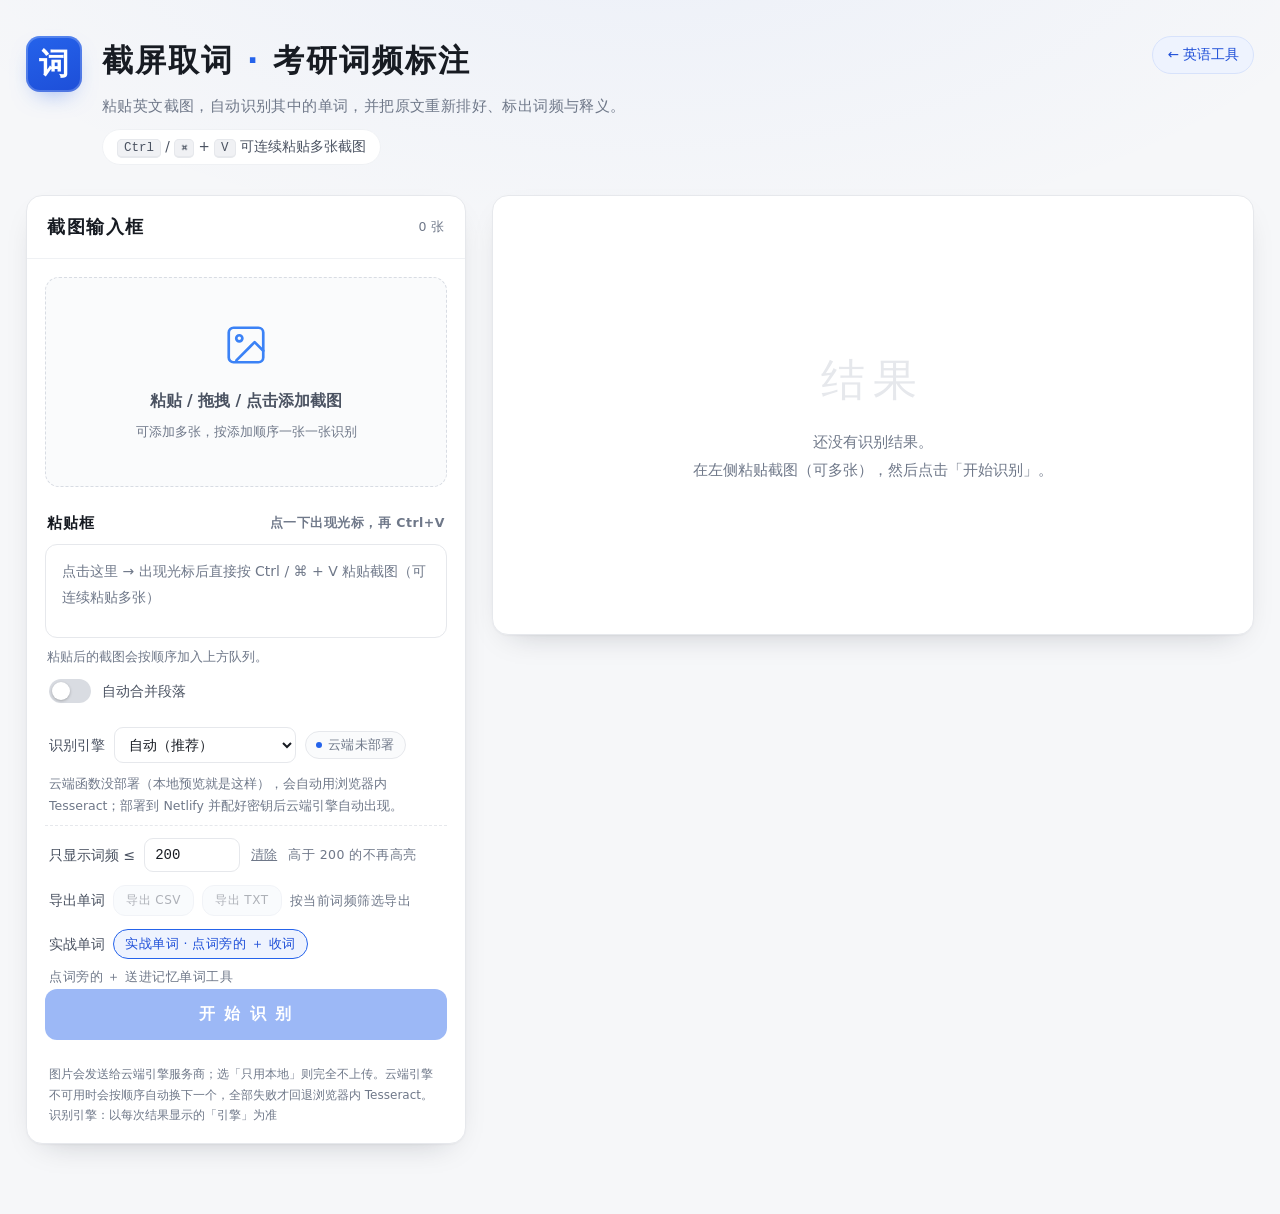
==== commit 16b6d2c1: "统一全站视觉层级与按钮配色，单词发音改用真人录音 - 中性底色、更大字号、克制的蓝色点缀，统一圆角与边框阴影 - 次要按钮、朗读、词表入口等补充淡蓝底色 - 熟练度配色改为红橙琥珀青蓝绿，更易区分 -" ====
--- a/site/shot/index.html
+++ b/site/shot/index.html
@@ -6,21 +6,21 @@
 <title>截屏取词 · 考研词频标注</title>
 <style>
 :root{
-  --paper:#f5f9ff;
-  --paper-2:#fbfdff;
+  --paper:#f6f7f9;
+  --paper-2:#fafbfc;
   --card:#ffffff;
-  --ink:#1a2b4a;
-  --ink-soft:#4a5d7c;
-  --muted:#7d8ca6;
-  --line:#e1eaf7;
-  --line-2:#eef4fc;
-  --seal:#3b82f6;
-  --seal-dark:#2563eb;
-  --seal-tint:#e7f0ff;
-  --amber:#7c3aed;
-  --teal:#2563eb;
+  --ink:#171b22;
+  --ink-soft:#4a5261;
+  --muted:#6f7889;
+  --line:#e6e8ec;
+  --line-2:#eff1f4;
+  --seal:#2563eb;
+  --seal-dark:#1d4ed8;
+  --seal-tint:#eef3fe;
+  --amber:#b45309;
+  --teal:#1d4ed8;
   --radius:16px;
-  --shadow:0 1px 2px rgba(26,43,74,.05), 0 12px 32px -18px rgba(26,43,74,.35);
+  --shadow:0 1px 2px rgba(17,24,39,.04), 0 12px 32px -18px rgba(17,24,39,.28);
   --serif:"PingFang SC","Microsoft YaHei","Hiragino Sans GB",system-ui,-apple-system,"Segoe UI",sans-serif;
   --sans:"PingFang SC","Microsoft YaHei","Hiragino Sans GB",system-ui,-apple-system,"Segoe UI",sans-serif;
   --mono:"Cascadia Code",Consolas,"SF Mono",ui-monospace,monospace;
@@ -29,45 +29,36 @@
 html,body{margin:0;padding:0}
 body{
   font-family:var(--sans);color:var(--ink);background:var(--paper);
-  min-height:100vh;-webkit-font-smoothing:antialiased;position:relative;overflow-x:hidden;
+  font-size:15.5px;line-height:1.6;
+  min-height:100vh;-webkit-font-smoothing:antialiased;text-rendering:optimizeLegibility;
+  position:relative;overflow-x:hidden;
 }
 body::before{
   content:"";position:fixed;inset:0;z-index:-2;
   background:
-    radial-gradient(900px 520px at 96% -8%, rgba(59,130,246,.14), transparent 62%),
-    radial-gradient(760px 520px at -6% 12%, rgba(139,92,246,.10), transparent 58%),
-    radial-gradient(640px 460px at 52% 104%, rgba(56,189,248,.10), transparent 62%),
+    radial-gradient(1100px 520px at 50% -12%, rgba(37,99,235,.05), transparent 70%),
     var(--paper);
-}
-body::after{
-  content:"";position:fixed;inset:0;z-index:-1;pointer-events:none;opacity:.45;
-  background-image:
-    linear-gradient(rgba(59,130,246,.05) 1px,transparent 1px),
-    linear-gradient(90deg,rgba(59,130,246,.05) 1px,transparent 1px);
-  background-size:26px 26px;
-  mask-image:radial-gradient(circle at 50% 20%,#000 0%,transparent 82%);
-  -webkit-mask-image:radial-gradient(circle at 50% 20%,#000 0%,transparent 82%);
 }
 .vh{position:absolute;width:1px;height:1px;padding:0;margin:-1px;overflow:hidden;
   clip:rect(0 0 0 0);white-space:nowrap;border:0}
 [hidden]{display:none !important}   /* 防止元素自带的 display 覆盖 hidden 属性 */
 
-.wrap{max-width:1420px;margin:0 auto;padding:34px 26px 70px}
+.wrap{max-width:1420px;margin:0 auto;padding:36px 26px 70px}
 
 /* ---------- 页头 ---------- */
 header{display:flex;align-items:flex-start;gap:20px;margin-bottom:30px;animation:rise .6s ease both}
 .seal{
-  flex:0 0 auto;width:56px;height:56px;border-radius:12px;
+  flex:0 0 auto;width:56px;height:56px;border-radius:14px;
   background:linear-gradient(160deg,var(--seal),var(--seal-dark));color:#fff;display:grid;place-items:center;
   font-family:var(--serif);font-size:30px;font-weight:700;
-  box-shadow:0 8px 20px -8px rgba(59,130,246,.55), inset 0 0 0 2px rgba(255,255,255,.22);letter-spacing:1px
-}
-.titles h1{margin:0;font-family:var(--serif);font-weight:700;font-size:30px;letter-spacing:2px}
+  box-shadow:0 10px 24px -12px rgba(37,99,235,.6), inset 0 0 0 2px rgba(255,255,255,.22);letter-spacing:1px
+}
+.titles h1{margin:0;font-family:var(--serif);font-weight:700;font-size:31px;letter-spacing:2px;color:var(--ink)}
 .titles h1 span{color:var(--seal)}
-.titles p{margin:7px 0 0;color:var(--muted);font-size:14.5px;letter-spacing:.4px}
-.titles .hint{margin-top:10px;font-size:13px;color:var(--ink-soft);background:var(--card);
-  border:1px solid var(--line-2);border-radius:999px;padding:5px 13px;display:inline-block}
-.kbd{font-family:var(--mono);font-size:12px;background:#efe7d9;border:1px solid var(--line);
+.titles p{margin:8px 0 0;color:var(--muted);font-size:15px;letter-spacing:.4px;line-height:1.6}
+.titles .hint{margin-top:11px;font-size:13.5px;color:var(--ink-soft);background:var(--card);
+  border:1px solid var(--line-2);border-radius:999px;padding:6px 14px;display:inline-block}
+.kbd{font-family:var(--mono);font-size:12.5px;background:#f0f1f4;border:1px solid var(--line);
   border-bottom-width:2px;border-radius:5px;padding:1px 6px;color:var(--ink-soft)}
 
 /* ---------- 布局 ---------- */
@@ -79,23 +70,23 @@
 @media(max-width:980px){.left{position:static}}
 .right{animation-delay:.14s;min-height:440px;display:flex;flex-direction:column}
 .card-head{display:flex;align-items:center;justify-content:space-between;
-  padding:16px 20px;border-bottom:1px solid var(--line-2)}
-.card-head h2{margin:0;font-family:var(--serif);font-size:17px;letter-spacing:1.5px;font-weight:700}
-.tag{font-size:12px;color:var(--muted);letter-spacing:.5px}
+  padding:17px 20px;border-bottom:1px solid var(--line-2)}
+.card-head h2{margin:0;font-family:var(--serif);font-size:18px;letter-spacing:1.5px;font-weight:700;color:var(--ink)}
+.tag{font-size:12.5px;color:var(--muted);letter-spacing:.5px}
 
 /* ---------- 上传区 ---------- */
-.drop{margin:18px;border:2px dashed var(--line);border-radius:14px;background:var(--paper-2);
+.drop{margin:18px;border:1.5px dashed #d8dce3;border-radius:14px;background:var(--paper-2);
   min-height:210px;display:grid;place-items:center;text-align:center;cursor:pointer;
   transition:.22s border-color,.22s background;position:relative;overflow:hidden}
 .drop:hover,.drop.over{border-color:var(--seal);background:var(--seal-tint)}
 .drop.over{transform:scale(1.008)}
 .drop .ph{padding:26px;color:var(--muted)}
-.drop .ph b{display:block;color:var(--ink-soft);font-size:15px;margin-top:14px;font-weight:600}
-.drop .ph small{display:block;margin-top:8px;font-size:12.5px;color:var(--muted)}
+.drop .ph b{display:block;color:var(--ink-soft);font-size:15.5px;margin-top:14px;font-weight:600}
+.drop .ph small{display:block;margin-top:8px;font-size:13px;color:var(--muted)}
 .drop.has-images{display:block;min-height:0;padding:14px;text-align:left;align-content:start}
 .thumbs{display:grid;grid-template-columns:repeat(auto-fill,minmax(88px,1fr));gap:10px}
 .thumb{position:relative;border-radius:10px;overflow:hidden;border:1px solid var(--line);
-  background:#2a2722;aspect-ratio:1/1}
+  background:#22262e;aspect-ratio:1/1}
 .thumb img{width:100%;height:100%;object-fit:cover;display:block}
 .thumb .idx{position:absolute;top:5px;left:5px;background:var(--seal);color:#fff;font-size:11px;
   border-radius:5px;padding:1px 6px;font-family:var(--serif);font-weight:700}
@@ -103,42 +94,42 @@
   background:rgba(20,18,15,.72);color:#fff;cursor:pointer;font-size:13px;line-height:1;padding:0;
   display:grid;place-items:center}
 .thumb .x:hover{background:var(--seal)}
-.addmore{margin-top:12px;font-size:12.5px;color:var(--muted);text-align:center;
+.addmore{margin-top:12px;font-size:13px;color:var(--muted);text-align:center;
   border-top:1px dashed var(--line);padding-top:10px}
 
 /* ---------- 粘贴框（真正的输入框：点一下出现光标，直接 Ctrl+V） ---------- */
 .subhead{display:flex;align-items:center;justify-content:space-between;
-  padding:6px 20px 9px;font-family:var(--serif);font-size:14.5px;font-weight:700;letter-spacing:1px}
+  padding:6px 20px 9px;font-family:var(--serif);font-size:15px;font-weight:700;letter-spacing:1px;color:var(--ink)}
 .pastebox{margin:0 18px;min-height:94px;border:1.5px solid var(--line);border-radius:12px;background:#fff;
-  padding:13px 15px;font-size:13.5px;line-height:1.8;color:var(--ink-soft);outline:none;
+  padding:14px 16px;font-size:14px;line-height:1.8;color:var(--ink-soft);outline:none;
   caret-color:var(--seal);transition:.18s;cursor:text}
-.pastebox:hover{border-color:#cfc4af}
+.pastebox:hover{border-color:#ccd3dd}
 .pastebox:focus{border-color:var(--seal);box-shadow:0 0 0 3px var(--seal-tint)}
 .pastebox.over{border-color:var(--seal);background:var(--seal-tint)}
 .pastebox:empty::before{content:attr(data-ph);color:var(--muted);pointer-events:none}
-.pastehint{margin:9px 20px 0;font-size:12px;color:var(--muted);min-height:17px;transition:.2s}
+.pastehint{margin:9px 20px 0;font-size:12.5px;color:var(--muted);min-height:17px;transition:.2s}
 .pastehint.ok{color:var(--teal);font-weight:600}
 .pastehint.warn{color:var(--amber)}
 
 /* ---------- 控件 ---------- */
 .controls{padding:0 18px 18px}
-.switch{display:flex;align-items:center;gap:11px;font-size:13.5px;color:var(--ink-soft);
+.switch{display:flex;align-items:center;gap:11px;font-size:14px;color:var(--ink-soft);
   padding:12px 4px;cursor:pointer;user-select:none}
 .switch input{display:none}
-.track{width:42px;height:24px;border-radius:999px;background:#ded4c2;position:relative;transition:.2s;flex:0 0 auto}
+.track{width:42px;height:24px;border-radius:999px;background:#d9dce2;position:relative;transition:.2s;flex:0 0 auto}
 .track::after{content:"";position:absolute;top:3px;left:3px;width:18px;height:18px;border-radius:50%;
   background:#fff;box-shadow:0 1px 3px rgba(0,0,0,.25);transition:.2s}
 .switch input:checked + .track{background:var(--seal)}
 .switch input:checked + .track::after{transform:translateX(18px)}
-.btn{width:100%;border:0;border-radius:12px;padding:15px;font-size:15.5px;font-weight:600;
+.btn{width:100%;border:0;border-radius:12px;padding:15px;font-size:16px;font-weight:600;
   font-family:var(--sans);letter-spacing:2px;cursor:pointer;transition:.18s;
-  background:linear-gradient(160deg,var(--seal),var(--seal-dark));color:#fff;
-  box-shadow:0 10px 22px -12px rgba(59,130,246,.9)}
-.btn:hover:not(:disabled){transform:translateY(-1px);box-shadow:0 14px 26px -12px rgba(59,130,246,.95)}
-.btn:disabled{opacity:.5;cursor:not-allowed;transform:none;box-shadow:none}
-.btn.ghost{background:transparent;color:var(--ink-soft);border:1px solid var(--line);
-  box-shadow:none;width:auto;padding:9px 15px;font-size:13px;letter-spacing:.5px;font-weight:500}
-.btn.ghost:hover:not(:disabled){background:var(--paper-2);border-color:var(--muted);transform:none}
+  background:var(--seal);color:#fff;
+  box-shadow:0 10px 22px -12px rgba(37,99,235,.75)}
+.btn:hover:not(:disabled){transform:translateY(-1px);background:var(--seal-dark);box-shadow:0 14px 26px -12px rgba(37,99,235,.85)}
+.btn:disabled{opacity:.45;cursor:not-allowed;transform:none;box-shadow:none}
+.btn.ghost{background:#f2f5fa;color:var(--ink-soft);border:1px solid #e0e5ee;
+  box-shadow:none;width:auto;padding:9px 15px;font-size:13.5px;letter-spacing:.5px;font-weight:500}
+.btn.ghost:hover:not(:disabled){background:#fff;border-color:#c7ccd5;transform:none}
 .btn.ghost.danger{color:#b23a2f;border-color:#edcfca;background:#fdf1ef}
 .btn.ghost.danger:hover:not(:disabled){background:#b23a2f;color:#fff;border-color:#b23a2f}
 .btn.ghost.mini{padding:6px 12px;font-size:12px}
@@ -148,53 +139,53 @@
 /* ---------- 结果 ---------- */
 .empty,.loading{flex:1;display:grid;place-items:center;text-align:center;padding:60px 30px;color:var(--muted)}
 .empty .big{font-family:var(--serif);font-size:44px;color:var(--line);letter-spacing:8px}
-.empty p{margin:14px 0 0;font-size:13.5px;line-height:1.9}
+.empty p{margin:14px 0 0;font-size:14.5px;line-height:1.9}
 .spinner{width:34px;height:34px;border-radius:50%;border:3px solid var(--line);
   border-top-color:var(--seal);animation:spin .8s linear infinite;margin:0 auto 16px}
-.progress{padding:14px 20px;border-bottom:1px solid var(--line-2);display:flex;align-items:center;gap:12px;
-  font-size:13px;color:var(--ink-soft)}
+.progress{padding:15px 20px;border-bottom:1px solid var(--line-2);display:flex;align-items:center;gap:12px;
+  font-size:13.5px;color:var(--ink-soft)}
 .progress .spinner{margin:0;width:18px;height:18px;border-width:2px}
-.bar{flex:1;height:5px;border-radius:3px;background:var(--line-2);overflow:hidden}
+.bar{flex:1;height:5px;border-radius:999px;background:var(--line-2);overflow:hidden}
 .bar i{display:block;height:100%;background:var(--seal);width:0;transition:width .3s}
-.err{margin:14px 20px;background:#fdecea;border:1px solid #f3c6c0;color:#8f2b22;
-  border-radius:10px;padding:12px 15px;font-size:13px;line-height:1.6}
+.err{margin:14px 20px;background:#fef2f2;border:1px solid #f3c6c0;color:#8f2b22;
+  border-radius:10px;padding:12px 15px;font-size:13.5px;line-height:1.7}
 
 .blk{border-bottom:1px solid var(--line-2);animation:rise .4s ease both}
 .blk:last-child{border-bottom:0}
 .blk-head{display:flex;align-items:center;gap:12px;padding:15px 20px;
-  background:linear-gradient(180deg,#fffdf9,#faf6ee);border-bottom:1px solid var(--line-2);
+  background:#fafbfc;border-bottom:1px solid var(--line-2);
   position:sticky;top:0;z-index:2}
-.blk-no{font-family:var(--serif);font-weight:700;font-size:15px;color:#fff;background:var(--seal);
+.blk-no{font-family:var(--serif);font-weight:700;font-size:15.5px;color:#fff;background:var(--seal);
   border-radius:7px;padding:3px 11px;letter-spacing:1px}
-.blk-name{font-size:12.5px;color:var(--muted);overflow:hidden;text-overflow:ellipsis;
+.blk-name{font-size:13px;color:var(--muted);overflow:hidden;text-overflow:ellipsis;
   white-space:nowrap;max-width:320px}
 .spacer{flex:1}
 
 .stats{display:flex;gap:8px;flex-wrap:wrap;padding:14px 20px 2px}
-.chip{font-size:12.5px;color:var(--ink-soft);background:var(--paper-2);border:1px solid var(--line-2);
+.chip{font-size:13px;color:var(--ink-soft);background:var(--paper-2);border:1px solid var(--line-2);
   border-radius:999px;padding:5px 12px}
-.chip b{color:var(--seal);font-family:var(--serif);font-size:14px}
+.chip b{color:var(--seal);font-family:var(--serif);font-size:15px}
 
 .toolbar{display:flex;gap:8px;flex-wrap:wrap;align-items:center;padding:12px 20px 2px}
-.seg{display:flex;border:1px solid var(--line);border-radius:9px;overflow:hidden}
-.seg button{background:transparent;border:0;padding:8px 13px;font-size:12.5px;color:var(--muted);
+.seg{display:flex;border:1px solid var(--line);border-radius:10px;overflow:hidden}
+.seg button{background:transparent;border:0;padding:8px 14px;font-size:13px;color:var(--muted);
   cursor:pointer;font-family:var(--sans);border-right:1px solid var(--line)}
 .seg button:last-child{border-right:0}
 .seg button.on{background:var(--ink);color:#fff}
 
 /* 原文重现 */
 .content{padding:20px 22px 8px}
-.olabel{font-size:11.5px;letter-spacing:2px;color:var(--muted);margin-bottom:12px;
+.olabel{font-size:12px;letter-spacing:2px;color:var(--muted);margin-bottom:12px;
   display:flex;align-items:center;gap:10px}
 .olabel::after{content:"";flex:1;height:1px;background:var(--line-2)}
-.oline{font-family:var(--serif);font-size:17.5px;line-height:2.05;color:#2b2822;
+.oline{font-family:var(--serif);font-size:18.5px;line-height:2.05;color:var(--ink);
   letter-spacing:.2px;margin:0 0 4px;word-break:break-word}
 .hit{
   font-weight:700;color:var(--ink);cursor:pointer;position:relative;
   text-decoration:underline;text-decoration-thickness:2px;text-underline-offset:4px;
   padding:0 1px;border-radius:3px;transition:background .15s
 }
-.hit:hover{background:#fdf1ef}
+.hit:hover{background:var(--seal-tint)}
 .hit sup{font-size:.6em;font-family:var(--mono);font-weight:700;vertical-align:super;
   margin-left:1px;letter-spacing:0}
 .hit.t-high{text-decoration-color:#b23a2f}   .hit.t-high sup{color:#b23a2f}
@@ -203,12 +194,13 @@
 
 .imgbox{padding:16px 20px 4px}
 .imgbox img{width:100%;border:1px solid var(--line);border-radius:10px}
-table{width:100%;border-collapse:collapse;font-size:13.5px}
-thead th{text-align:left;font-weight:600;color:var(--muted);font-size:12px;letter-spacing:1px;
+table{width:100%;border-collapse:collapse;font-size:14.5px}
+thead th{text-align:left;font-weight:600;color:var(--muted);font-size:12.5px;letter-spacing:1px;
   padding:10px 12px;border-bottom:1.5px solid var(--line);white-space:nowrap}
-tbody td{padding:11px 12px;border-bottom:1px solid var(--line-2);vertical-align:top}
+tbody td{padding:12px;border-bottom:1px solid var(--line-2);vertical-align:top}
 tbody tr:hover{background:var(--paper-2)}
-td.w{font-family:var(--serif);font-size:16px;font-weight:600;white-space:nowrap;cursor:pointer}
+td.w{font-family:var(--serif);font-size:17px;font-weight:600;white-space:nowrap;cursor:pointer;
+  color:var(--ink)}
 td.w .dot{display:inline-block;width:8px;height:8px;border-radius:50%;margin-right:9px;vertical-align:middle}
 /* 单词读音按钮 */
 .speak{border:1px solid var(--line);background:var(--paper-2);color:var(--ink-soft);
@@ -220,15 +212,15 @@
 td.w .speak{width:26px;height:26px;border-radius:7px;margin-left:8px}
 td.w .speak svg{width:14px;height:14px}
 .m-word .speak{width:38px;height:38px;margin-left:12px;border-radius:10px}
-.rank{display:inline-block;font-family:var(--serif);color:var(--muted);font-size:12px;margin-left:7px}
-td.freq{font-family:var(--mono);font-size:13px;color:#4b463d;white-space:nowrap}
-td.mean{color:var(--ink-soft);line-height:1.65;max-width:520px}
-.forms{font-size:12px;color:#c8791f;white-space:nowrap}
-.forms.none{color:#c3bbab}
+.rank{display:inline-block;font-family:var(--serif);color:var(--muted);font-size:12.5px;margin-left:7px}
+td.freq{font-family:var(--mono);font-size:14px;color:var(--ink-soft);white-space:nowrap}
+td.mean{color:var(--ink-soft);line-height:1.7;max-width:520px}
+.forms{font-size:12.5px;color:#b45309;white-space:nowrap}
+.forms.none{color:#b8bfc9}
 .tablewrap{padding:4px 12px 16px;overflow-x:auto}
 .vocab{padding:4px 20px 16px}
 .vocab summary{cursor:pointer;list-style:none;display:flex;align-items:center;gap:9px;
-  font-size:13px;color:var(--ink-soft);padding:11px 14px;background:var(--paper-2);
+  font-size:13.5px;color:var(--ink-soft);padding:11px 14px;background:var(--paper-2);
   border:1px solid var(--line-2);border-radius:10px;user-select:none}
 .vocab summary::-webkit-details-marker{display:none}
 .vocab summary::before{content:"▸";color:var(--muted);transition:.2s}
@@ -240,7 +232,7 @@
 
 /* ---------- 原文编辑 ---------- */
 .editwrap{padding:16px 20px 6px}
-.edittext{width:100%;min-height:190px;resize:vertical;font-family:var(--sans);font-size:14px;
+.edittext{width:100%;min-height:190px;resize:vertical;font-family:var(--sans);font-size:15.5px;
   line-height:1.95;color:var(--ink);background:var(--paper-2);border:1.5px solid var(--line);
   border-radius:12px;padding:14px 16px;outline:none;caret-color:var(--seal);transition:.18s;display:block}
 .edittext:focus{border-color:var(--seal);box-shadow:0 0 0 3px var(--seal-tint);background:#fff}
@@ -249,15 +241,15 @@
 
 /* ---------- 识别引擎 ---------- */
 .engine-row{display:flex;align-items:center;gap:9px;flex-wrap:wrap;
-  padding:12px 4px 2px;font-size:13.5px;color:var(--ink-soft)}
+  padding:12px 4px 2px;font-size:14px;color:var(--ink-soft)}
 .engine-row select{border:1px solid var(--line);border-radius:9px;background:#fff;
-  padding:7px 10px;font-size:13.5px;font-family:var(--sans);color:var(--ink);outline:none;
+  padding:8px 10px;font-size:14px;font-family:var(--sans);color:var(--ink);outline:none;
   cursor:pointer;transition:.18s}
-.engine-row select:hover{border-color:#cfc4af}
+.engine-row select:hover{border-color:#c7ccd5}
 .engine-row select:focus{border-color:var(--seal);box-shadow:0 0 0 3px var(--seal-tint)}
 
 /* 引擎状态小圆点：绿=可用，黄=部署了但缺密钥，红=云端不在 */
-.engine-state{display:inline-flex;align-items:center;gap:6px;font-size:12px;
+.engine-state{display:inline-flex;align-items:center;gap:6px;font-size:12.5px;
   color:var(--muted);border:1px solid var(--line-2);background:var(--paper-2);
   border-radius:999px;padding:3px 10px;letter-spacing:.3px;white-space:nowrap}
 .engine-state i{width:6px;height:6px;border-radius:50%;background:var(--muted);flex:none}
@@ -267,58 +259,58 @@
 .engine-state[data-state="warn"] i{background:#d97706}
 .engine-state[data-state="off"]{color:var(--muted);border-color:var(--line);background:var(--paper-2)}
 .engine-state[data-state="off"] i{background:var(--seal)}
-.engine-hint{flex-basis:100%;font-size:12px;color:var(--muted);line-height:1.7;margin:1px 0 0}
+.engine-hint{flex-basis:100%;font-size:12.5px;color:var(--muted);line-height:1.75;margin:1px 0 0}
 .engine-hint b{color:var(--ink-soft);font-weight:600}
 /* 自动换引擎时，在结果块里留一句说明（否则用户以为一直用的同一个） */
-.engine-notice{margin:9px 0 0;padding:8px 12px;font-size:12.5px;line-height:1.75;
-  color:#7a6b52;background:#fbf6ec;border-left:3px solid #d9c7a8;
+.engine-notice{margin:9px 0 0;padding:9px 12px;font-size:13px;line-height:1.75;
+  color:#7a5c1e;background:#fffbeb;border-left:3px solid #e5c07a;
   border-radius:0 8px 8px 0;word-break:break-word}
-.engine-notice b{color:#6a5b42;font-weight:600}
+.engine-notice b{color:#6a4f18;font-weight:600}
 
 /* ---------- 词频过滤 ---------- */
 .filter-row{display:flex;align-items:center;gap:9px;flex-wrap:wrap;
-  padding:12px 4px 2px;font-size:13.5px;color:var(--ink-soft);border-top:1px dashed var(--line);margin-top:6px}
-.filter-row input{width:92px;border:1px solid var(--line);border-radius:9px;background:#fff;
-  padding:7px 10px;font-size:13.5px;font-family:var(--mono);color:var(--ink);outline:none;transition:.18s}
+  padding:12px 4px 2px;font-size:14px;color:var(--ink-soft);border-top:1px dashed var(--line);margin-top:6px}
+.filter-row input{width:96px;border:1px solid var(--line);border-radius:9px;background:#fff;
+  padding:8px 10px;font-size:14px;font-family:var(--mono);color:var(--ink);outline:none;transition:.18s}
 .filter-row input:focus{border-color:var(--seal);box-shadow:0 0 0 3px var(--seal-tint)}
-.clear-f{border:0;background:transparent;color:var(--muted);cursor:pointer;font-size:12px;
+.clear-f{border:0;background:transparent;color:var(--muted);cursor:pointer;font-size:12.5px;
   text-decoration:underline;font-family:var(--sans);padding:2px}
 .clear-f:hover{color:var(--seal)}
 
 /* 导出 */
 .export-row{display:flex;align-items:center;gap:8px;flex-wrap:wrap;
-  padding:11px 4px 2px;font-size:13.5px;color:var(--ink-soft)}
+  padding:11px 4px 2px;font-size:14px;color:var(--ink-soft)}
 .export-row .btn.ghost.mini{width:auto}
 
 /* ---------- 悬浮释义 ---------- */
-#tip{position:fixed;z-index:60;pointer-events:none;background:#23211d;color:#f6f2ea;
-  border-radius:10px;padding:10px 13px;max-width:320px;box-shadow:0 14px 34px -12px rgba(0,0,0,.6);
-  font-size:12.5px;line-height:1.6;opacity:0;transform:translateY(4px);transition:opacity .14s,transform .14s}
+#tip{position:fixed;z-index:60;pointer-events:none;background:#1f242c;color:#f2f4f7;
+  border-radius:10px;padding:10px 13px;max-width:320px;box-shadow:0 14px 34px -12px rgba(0,0,0,.55);
+  font-size:13px;line-height:1.6;opacity:0;transform:translateY(4px);transition:opacity .14s,transform .14s}
 #tip.show{opacity:1;transform:none}
-#tip b{font-family:var(--serif);font-size:15px;color:#fff}
-#tip .f{color:#f0b27a;font-family:var(--mono);font-size:11.5px;margin-left:8px}
-#tip .m{display:block;margin-top:5px;color:#d9d2c4}
-#tip .c{margin-top:6px;font-size:11px;color:#a49c8d}
+#tip b{font-family:var(--serif);font-size:16px;color:#fff}
+#tip .f{color:#93c5fd;font-family:var(--mono);font-size:12px;margin-left:8px}
+#tip .m{display:block;margin-top:5px;color:#d5dae2}
+#tip .c{margin-top:6px;font-size:11.5px;color:#98a2b1}
 
 /* ---------- 详情弹窗 ---------- */
-.overlay{position:fixed;inset:0;z-index:70;background:rgba(30,26,20,.46);backdrop-filter:blur(3px);
+.overlay{position:fixed;inset:0;z-index:70;background:rgba(17,24,39,.46);backdrop-filter:blur(3px);
   display:grid;place-items:center;padding:26px;animation:fade .2s ease both}
 .modal{background:var(--card);border-radius:18px;max-width:520px;width:100%;padding:30px 32px 26px;
-  box-shadow:0 30px 80px -30px rgba(0,0,0,.65);position:relative;animation:pop .26s cubic-bezier(.2,.9,.3,1.2) both}
+  box-shadow:0 30px 80px -30px rgba(0,0,0,.6);position:relative;animation:pop .26s cubic-bezier(.2,.9,.3,1.2) both}
 .modal .close{position:absolute;top:14px;right:15px;width:32px;height:32px;border-radius:9px;
   border:1px solid var(--line);background:var(--paper-2);cursor:pointer;font-size:17px;color:var(--muted)}
 .modal .close:hover{color:var(--seal);border-color:var(--seal)}
-.m-word{font-family:var(--serif);font-size:38px;font-weight:700;letter-spacing:.5px}
+.m-word{font-family:var(--serif);font-size:38px;font-weight:700;letter-spacing:.5px;color:var(--ink)}
 .m-word sup{font-size:.42em;font-family:var(--mono);vertical-align:super;margin-left:5px;color:#b23a2f}
 .m-meta{display:flex;gap:22px;margin:18px 0 4px;flex-wrap:wrap}
-.m-meta div{font-size:12px;color:var(--muted);letter-spacing:1px}
-.m-meta b{display:block;font-family:var(--serif);font-size:22px;color:var(--ink);margin-top:3px;font-weight:700}
+.m-meta div{font-size:12.5px;color:var(--muted);letter-spacing:1px}
+.m-meta b{display:block;font-family:var(--serif);font-size:23px;color:var(--ink);margin-top:3px;font-weight:700}
 .m-tags{display:flex;gap:7px;flex-wrap:wrap;margin:16px 0 0}
-.m-tag{font-size:11.5px;background:var(--paper-2);border:1px solid var(--line-2);border-radius:999px;
+.m-tag{font-size:12px;background:var(--paper-2);border:1px solid var(--line-2);border-radius:999px;
   padding:4px 11px;color:var(--ink-soft)}
 .m-mean{margin-top:18px;padding:15px 17px;background:var(--paper-2);border:1px solid var(--line-2);
-  border-radius:11px;font-size:14.5px;line-height:1.85;color:#2b2822}
-.m-extra{margin-top:14px;font-size:12.5px;color:var(--muted);line-height:1.9}
+  border-radius:11px;font-size:15px;line-height:1.85;color:var(--ink)}
+.m-extra{margin-top:14px;font-size:13px;color:var(--muted);line-height:1.9}
 .m-extra b{color:var(--ink-soft);font-weight:600}
 
 /* ---------- 平板 / 触屏适配 ---------- */
@@ -351,10 +343,10 @@
 @media (max-width:820px){
   .wrap{padding:18px 14px 44px}
   header{gap:14px;margin-bottom:22px}
-  .seal{width:46px;height:46px;font-size:24px;border-radius:10px}
-  .titles h1{font-size:22px;letter-spacing:1px}
-  .titles p{font-size:13px}
-  .titles .hint{font-size:12px;padding:5px 11px}
+  .seal{width:46px;height:46px;font-size:24px;border-radius:11px}
+  .titles h1{font-size:24px;letter-spacing:1px}
+  .titles p{font-size:14px}
+  .titles .hint{font-size:13px;padding:6px 11px;border-radius:12px;line-height:1.7}
   .content{padding:16px 14px 6px}
   .oline{font-size:18px;line-height:2}
   .tablewrap{padding:4px 8px 14px}
@@ -373,25 +365,25 @@
 /* ---------- 实战单词 · 与记忆单词工具互通 ---------- */
 .pv-chip{cursor:pointer;border:1px solid var(--line);border-radius:999px;padding:4px 11px;
   user-select:none;transition:color .2s,border-color .2s,background .2s}
-.pv-chip:hover{border-color:var(--teal);color:var(--teal)}
-.pv-chip.on{color:var(--teal);border-color:var(--teal);background:#eaf4f2}
-.pv-plus{margin-left:5px;border:1px solid var(--line);background:#f3f7f5;color:var(--teal);
-  border-radius:6px;font-size:11px;line-height:18px;padding:0 6px;cursor:pointer;vertical-align:1px}
-.pv-plus:hover{background:var(--teal);color:#fff;border-color:var(--teal)}
-.pv-plus.on{background:var(--teal);color:#fff;border-color:var(--teal);font-weight:700}
-.pv-minus{display:none;margin-left:4px;border:1px solid #edcfca;background:#fdf1ef;color:#b23a2f;
-  border-radius:6px;font-size:11px;line-height:18px;padding:0 7px;cursor:pointer;vertical-align:1px}
+.pv-chip:hover{border-color:var(--seal);color:var(--seal-dark)}
+.pv-chip.on{color:var(--seal-dark);border-color:var(--seal);background:var(--seal-tint)}
+.pv-plus{margin-left:5px;border:1px solid var(--line);background:var(--seal-tint);color:var(--seal-dark);
+  border-radius:6px;font-size:12px;line-height:18px;padding:0 6px;cursor:pointer;vertical-align:1px}
+.pv-plus:hover{background:var(--seal);color:#fff;border-color:var(--seal)}
+.pv-plus.on{background:var(--seal);color:#fff;border-color:var(--seal);font-weight:700}
+.pv-minus{display:none;margin-left:4px;border:1px solid #f0cfca;background:#fdf3f1;color:#b23a2f;
+  border-radius:6px;font-size:12px;line-height:18px;padding:0 7px;cursor:pointer;vertical-align:1px}
 .pv-minus.on{display:inline-block}
 .pv-minus:hover{background:#b23a2f;color:#fff;border-color:#b23a2f}
-.pv-count{font-size:11px;color:var(--teal);margin-left:3px;letter-spacing:.2px}
+.pv-count{font-size:12px;color:var(--seal-dark);margin-left:3px;letter-spacing:.2px}
 .m-practice{margin-top:14px;padding-top:12px;border-top:1px dashed var(--line);
   display:flex;align-items:center;gap:10px;flex-wrap:wrap}
-.m-practice .btn{width:auto;padding:9px 16px;font-size:13.5px}
-.pv-note{font-size:12px;color:var(--muted);line-height:1.6}
-.hub-back{margin-left:auto;align-self:flex-start;font-size:13px;color:var(--muted);
-  text-decoration:none;border:1px solid var(--line);border-radius:999px;padding:6px 14px;
-  background:var(--card);white-space:nowrap;transition:color .2s,border-color .2s}
-.hub-back:hover{color:var(--teal);border-color:var(--teal)}
+.m-practice .btn{width:auto;padding:9px 16px;font-size:14px}
+.pv-note{font-size:12.5px;color:var(--muted);line-height:1.65}
+.hub-back{margin-left:auto;align-self:flex-start;font-size:13.5px;color:var(--seal-dark);
+  text-decoration:none;border:1px solid #d7e2fb;border-radius:999px;padding:7px 14px;
+  background:var(--seal-tint);white-space:nowrap;transition:color .2s,border-color .2s,background .2s}
+.hub-back:hover{background:#e2ebfd;border-color:var(--seal)}
 </style>
 </head>
 <body>
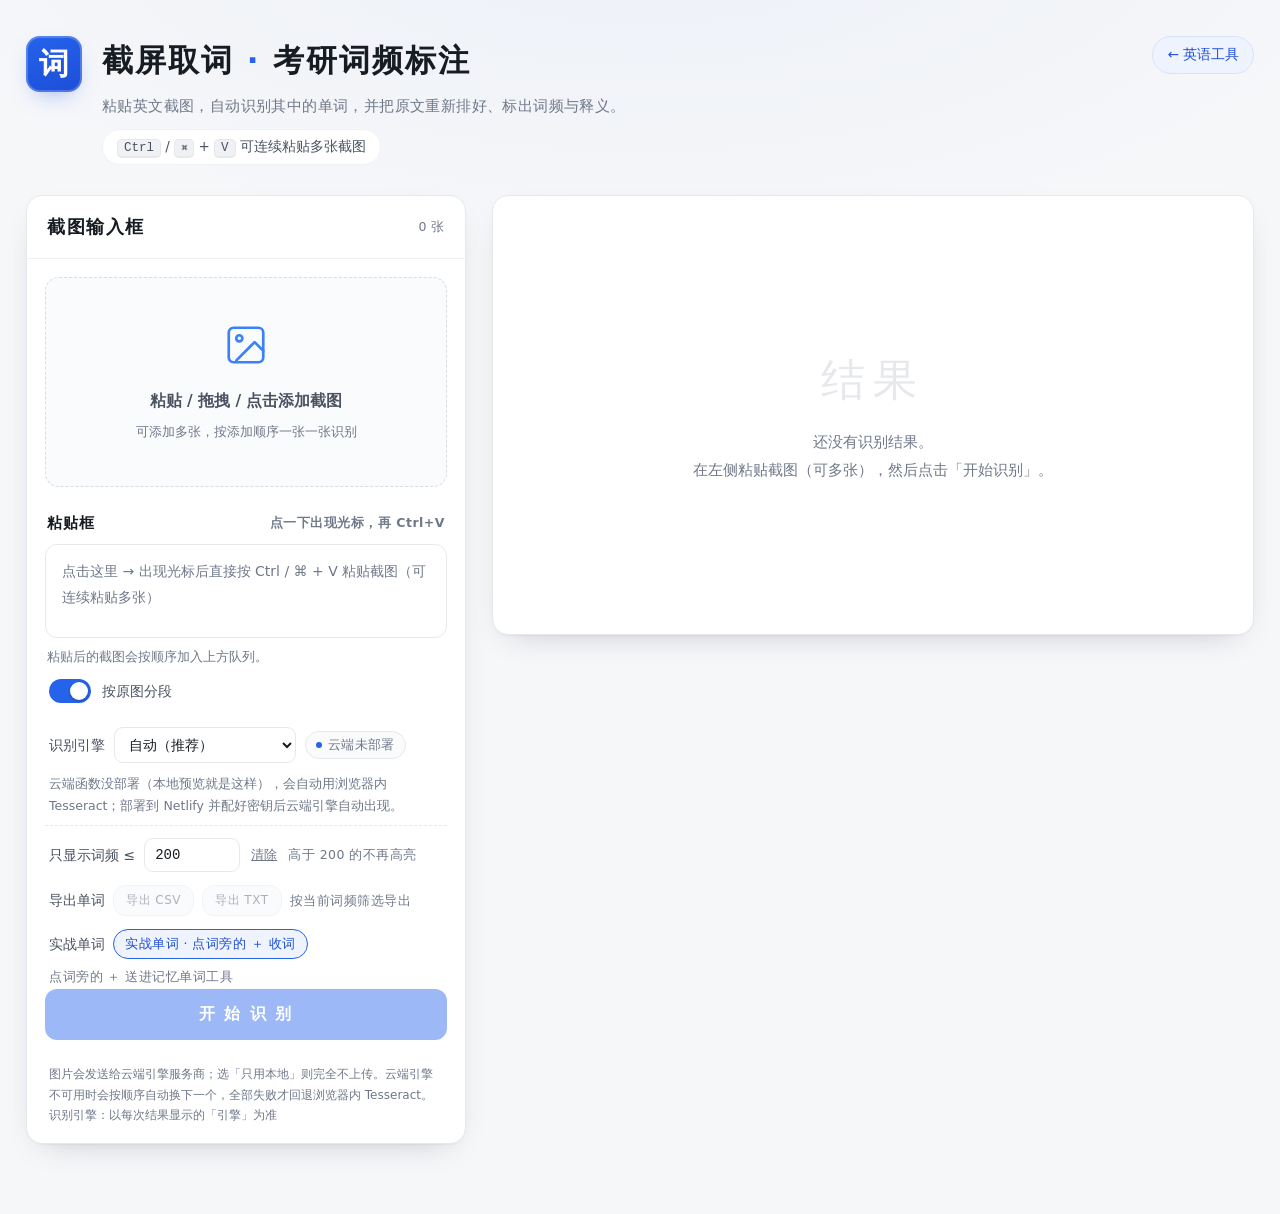
==== commit a5b9a6ef: "优化截图提取的段落显示" ====
--- a/site/shot/index.html
+++ b/site/shot/index.html
@@ -429,10 +429,10 @@
       <div class="pastehint" id="pastehint">粘贴后的截图会按顺序加入上方队列。</div>
 
       <div class="controls">
-        <label class="switch" title="关闭时逐行还原识别结果（推荐，最贴近原图）；开启后会把同一段的多行拼成一句">
-          <input type="checkbox" id="mergeSw">
+        <label class="switch" title="开启后按原图版块还原段落：同一段的多行接回去，标题/表格保持原样；关闭则逐行显示">
+          <input type="checkbox" id="mergeSw" checked>
           <span class="track"></span>
-          <span>自动合并段落</span>
+          <span>按原图分段</span>
         </label>
         <div class="engine-row">
           <span>识别引擎</span>
@@ -500,10 +500,10 @@
 </div>
 
 <!-- Tesseract 由 ocr.js 按需加载（jsdelivr → unpkg → npmmirror 自动换源），不再写死一个 CDN -->
-<script src="ocr.js"></script>
+<script src="ocr.js?v=3"></script>
 <!-- 同域共用背单词的数据库：实战单词直接写进 IndexedDB -->
 <script src="../vocab/js/vendor/dexie.min.js"></script>
-<script src="../vocab/js/db.js?v=20"></script>
+<script src="../vocab/js/db.js?v=24"></script>
 <!-- 截图页也要加载同步模块，否则在这里加的实战单词只会留在本机 -->
 <script src="../vocab/js/sync.js?v=21"></script>
 <script>
@@ -537,6 +537,7 @@
 let uid = 0;
 let running = false;
 let freqMax = null;      // 词频上限：只标注/列出 freq ≤ 它的单词；null = 不限
+let prefetch = null;     // 第一张图的后台预识别 { id, merge, engine, promise }
 
 /* ================= 识别引擎：可选 + 可用性可见 ================= */
 const ENGINE_BASE = {
@@ -561,8 +562,15 @@
 engineSel.addEventListener('change', ()=>{
   try { localStorage.setItem('shot.engine', engineSel.value); } catch(e){}
   refreshEngineHint();
+  dropPrefetch();        // 换引擎后，后台那次结果不算数
+  prefetchFirst();
 });
 
+mergeSw.addEventListener('change', ()=>{
+  dropPrefetch();        // 换段落模式后，后台那次结果不算数
+  prefetchFirst();
+});
+
 function setEngineState(state, text){
   engineStateEl.dataset.state = state;
   engineStateEl.lastElementChild.textContent = text;
@@ -638,6 +646,7 @@
     queue.push({ id: ++uid, file: f, url: URL.createObjectURL(f) });
   }
   renderQueue();
+  prefetchFirst();          // 图片一到就先在后台跑第一张
 }
 function removeAt(id){
   const i = queue.findIndex(q => q.id === id);
@@ -645,11 +654,14 @@
   URL.revokeObjectURL(queue[i].url);
   queue.splice(i, 1);
   renderQueue();
+  dropPrefetch();           // 第一张换了，后台结果作废
+  prefetchFirst();
 }
 function clearQueue(){
   queue.forEach(q => URL.revokeObjectURL(q.url));
   queue = [];
   renderQueue();
+  dropPrefetch();
 }
 function renderQueue(){
   const n = queue.length;
@@ -683,6 +695,7 @@
 });
 drop.addEventListener('click', e=>{
   if(e.target.closest('.thumb')) return;
+  if(e.target.closest('input')) return;   // 程序化触发的 input 点击会冒泡回来，别再开一次
   fileInput.click();
 });
 clearBtn.addEventListener('click', clearQueue);
@@ -844,11 +857,50 @@
 document.addEventListener('drop', e=>e.preventDefault());
 
 /* ================= 逐张处理 ================= */
+
+/* 这次会不会走本地引擎（云端未部署/没密钥/刚失败/手动选了本地） */
+function willUseLocal(){
+  if(engineSel.value === 'local') return true;
+  const cs = OcrApp.cloudState;
+  if(!cs) return false;
+  const off = cs.checked && (cs.reason === 'missing' || (cs.deployed && !cs.anyConfigured));
+  return off || Date.now() < cs.deadUntil;
+}
+
+/* 本地引擎第一次用要下载内核和语言包，几十秒起步。
+   提前加载并显示进度，别让第 1 张图替整个冷启动背锅。 */
+async function warmLocalEngine(){
+  $('#pText').textContent = '正在准备本地识别引擎（首次需下载，请稍候）…';
+  try{ await OcrApp.ensureWorker(); }catch(e){ /* 交给 analyze 报错 */ }
+}
+
+/* 预览第一张：图片一加进队列就先在后台识别。
+   云端第一次要冷启动（PaddleOCR 任务队列 8s 左右），提前跑掉，
+   点「开始识别」时第一张往往已经出结果，也不会出现「第一张总失败」。 */
+function dropPrefetch(){ prefetch = null; }
+function prefetchFirst(){
+  if(running || !queue.length) return;
+  if(willUseLocal()) return;              // 本地会下载内核，不提前跑
+  const first = queue[0];
+  const engine = engineSel.value;
+  const mergeOn = mergeSw.checked;
+  if(prefetch && prefetch.id === first.id && prefetch.merge === mergeOn && prefetch.engine === engine) return;
+  prefetch = {
+    id: first.id, merge: mergeOn, engine,
+    promise: OcrApp.analyze(first.file, { merge: mergeOn, engine }).catch(() => null)
+  };
+}
+
 runBtn.addEventListener('click', async ()=>{
   if(!queue.length || running) return;
   running = true;
   const jobs = queue.slice();
   const mergeOn = mergeSw.checked;
+  const engineNow = engineSel.value;
+  // 后台预习的结果只在「同一张 + 同样的选项」时才算数
+  const ready = (prefetch && prefetch.id === jobs[0].id && prefetch.merge === mergeOn && prefetch.engine === engineNow)
+    ? prefetch.promise : null;
+  dropPrefetch();
   renderQueue();
 
   result.innerHTML = `
@@ -861,27 +913,52 @@
   const blocks = $('#blocks');
   refreshExport();                       // 新一批结果开始前先禁用导出
 
+  if(willUseLocal()) await warmLocalEngine();
+
   let failed = 0;
   for(let i = 0; i < jobs.length; i++){
     const job = jobs[i];
-    $('#pText').textContent = `正在识别 第 ${i+1} / ${jobs.length} 张 · ${job.file.name}`;
+    const label = `正在识别 第 ${i+1} / ${jobs.length} 张 · ${job.file.name}`;
+    $('#pText').textContent = label;
     $('#pBar').style.width = (i / jobs.length * 100) + '%';
-    try{
-      const data = await OcrApp.analyze(job.file, { merge: mergeOn, engine: engineSel.value });
-      if(!data.ok) throw new Error(data.error || '识别失败');
+
+    // 第一张图往往要等引擎冷启动（云端跑任务 / 本地下载内核），一次失手很常见。
+    // 失败自动重试一次，避免「两张图里第一张总是失败」。
+    let data = (i === 0 && ready) ? await ready : null;
+    let lastErr = null;
+    for(let attempt = 0; data === null && attempt < 2; attempt++){
+      try{
+        data = await OcrApp.analyze(job.file, { merge: mergeOn, engine: engineNow });
+        if(!data.ok) throw new Error(data.error || '识别失败');
+        lastErr = null;
+        break;
+      }catch(err){
+        data = null;
+        lastErr = err;
+        // 图片本身坏了，重试也没用
+        if(/图片读取失败|没有收到有效的图片/.test(String(err && err.message))) break;
+        if(attempt === 0){
+          $('#pText').textContent = `第 ${i+1} 张没成功，正在自动重试…`;
+          await new Promise(r => setTimeout(r, 800));
+          $('#pText').textContent = label;
+        }
+      }
+    }
+
+    if(data && data.ok){
       blocks.appendChild(makeBlockEl(data, job.file.name, i + 1, jobs.length));
       reportEngine(data);
       refreshExport();
-    }catch(err){
+    }else{
       failed++;
       blocks.insertAdjacentHTML('beforeend',
         `<section class="blk"><div class="blk-head">
            <span class="blk-no">图片 ${i+1}</span>
            <span class="blk-name">${escapeHtml(job.file.name)}</span></div>
-         <div class="err"><b>这张识别失败：</b>${escapeHtml(err.message)}</div></section>`);
+         <div class="err"><b>这张识别失败（已自动重试）：</b>${escapeHtml((lastErr && lastErr.message) || '未知错误')}</div></section>`);
     }
     // 运行中云端挂了（404/超时）就地把状态点改掉，别还显示「可用」
-    if(OcrApp.cloudState.deadUntil > Date.now()) setEngineState('warn', '云端刚失败 · 用本地');
+    if(OcrApp.cloudState.deadUntil > Date.now()) setEngineState('warn', '云端暂时不可用 · 本次用本地');
     $('#pBar').style.width = ((i + 1) / jobs.length * 100) + '%';
   }
 
@@ -1163,8 +1240,13 @@
   else if(failed) tail = `（途中换过 ${failed} 次引擎）`;
   el.textContent = `上次：${used} · 耗时 ${data.stats.elapsed}s`
     + (data.shrunk ? ' · 图片已压缩后上传' : '') + tail;
-  // 云端全军覆没就地把绿点改成黄的，别还让人以为云端好好的
-  if(at.length && !at.some(a => a.ok)) setEngineState('warn', '云端引擎暂不可用');
+  // 状态点跟着真实结果走：云端成功就恢复绿点，全失败才变黄
+  if(at.length && !at.some(a => a.ok)){
+    setEngineState('warn', '云端引擎暂不可用');
+  }else if(data.engineId && data.engineId !== 'local'){
+    const n = Object.values(OcrApp.cloudState.engines || {}).filter(e => e && e.configured).length;
+    setEngineState('ok', n ? `云端 ${n} 个可用` : '云端可用');
+  }
 }
 
 /* 把一行识别文本还原成 HTML：命中词加粗下划线 + 右上角词频。
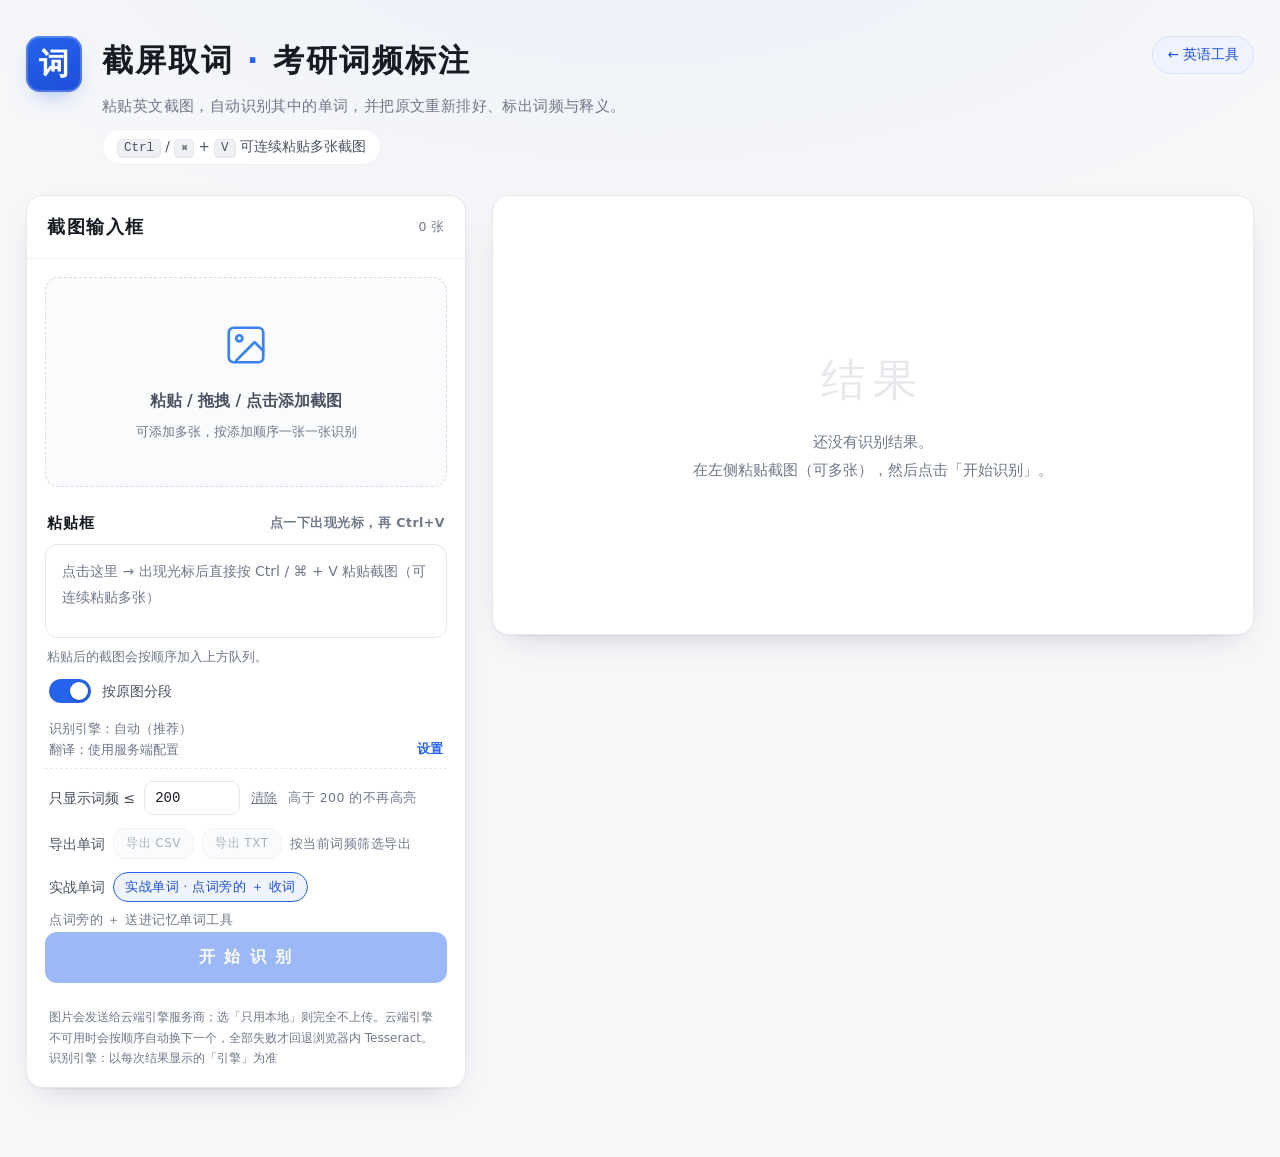
==== commit eb5aa375: "截图页支持划词 AI 翻译，识别引擎与翻译 API 合并为设置弹窗 - 新增 translate 云函数：OpenAI 兼容接口，支持页面自填地址/Key/模型，带缓存与内网地址拦截 - 选中英文句子" ====
--- a/site/shot/index.html
+++ b/site/shot/index.html
@@ -63,7 +63,10 @@
 
 /* ---------- 布局 ---------- */
 .grid{display:grid;grid-template-columns:minmax(340px,440px) 1fr;gap:26px;align-items:start}
-@media(max-width:980px){.grid{grid-template-columns:1fr}}
+@media(max-width:980px){
+  .grid{grid-template-columns:minmax(0,1fr)}
+  .grid > *{min-width:0}      /* 允许左栏收窄，别被内部内容撑出横向滚动 */
+}
 .card{background:var(--card);border:1px solid var(--line);border-radius:var(--radius);
   box-shadow:var(--shadow);animation:rise .6s ease both}
 .left{animation-delay:.05s;position:sticky;top:24px}
@@ -292,6 +295,59 @@
 #tip .m{display:block;margin-top:5px;color:#d5dae2}
 #tip .c{margin-top:6px;font-size:11.5px;color:#98a2b1}
 
+/* ---------- 划词翻译 ---------- */
+/* 层级拉到最大：浏览器插件注进页面的悬浮球也压不过它 */
+.tl-btn{position:absolute;z-index:2147483647;display:none;align-items:center;gap:6px;padding:7px 13px;
+  border:1px solid rgba(255,255,255,.16);border-radius:9px;background:#111827;color:#fff;
+  font-family:inherit;font-size:13px;font-weight:600;letter-spacing:.5px;cursor:pointer;
+  box-shadow:0 12px 30px -12px rgba(0,0,0,.65)}
+.tl-btn.show{display:inline-flex}
+.tl-btn:hover{background:#1f2937}
+.tl-btn svg{width:14px;height:14px}
+.tl-modal{max-width:620px}
+.tl-title{display:flex;align-items:center;gap:9px;margin-bottom:14px;
+  font-family:var(--serif);font-size:19px;font-weight:700;color:var(--ink)}
+.tl-title .tag{font-family:inherit;font-size:11.5px;font-weight:600;color:var(--muted);
+  border:1px solid var(--line);border-radius:999px;padding:2px 9px}
+.tl-src{padding:12px 14px;border-radius:10px;background:var(--paper-2);border:1px solid var(--line-2);
+  font-size:13.5px;line-height:1.8;color:var(--ink-soft);max-height:150px;overflow:auto}
+.tl-out{margin-top:14px;font-size:16px;line-height:1.95;color:var(--ink);min-height:52px;white-space:pre-wrap}
+.tl-out.loading{font-size:14px;color:var(--muted)}
+.tl-out.error{font-size:14px;color:var(--seal)}
+.tl-foot{display:flex;align-items:center;justify-content:space-between;gap:12px;margin-top:18px}
+.tl-hint{font-size:12px;color:var(--muted)}
+
+/* 设置入口：识别引擎 + 翻译 API 合并到一个弹窗 */
+.setup-row{display:flex;align-items:flex-end;justify-content:space-between;gap:10px;padding:4px 4px 2px}
+.setup-text{display:flex;flex-direction:column;gap:1px;min-width:0;
+  font-size:12.5px;color:var(--muted);line-height:1.6}
+.setup-text span{overflow:hidden;text-overflow:ellipsis;white-space:nowrap}
+.link-btn{border:0;background:none;padding:2px 0;color:var(--seal);font-family:inherit;
+  font-size:12.5px;font-weight:600;cursor:pointer;white-space:nowrap}
+.link-btn:hover{text-decoration:underline}
+.cfg-modal{max-width:560px;max-height:calc(100vh - 52px);max-height:calc(100dvh - 52px);overflow:auto}
+/* 两个小分页：识别引擎 / AI API */
+.set-tabs{display:flex;gap:4px;padding:4px;margin-bottom:16px;
+  background:var(--paper-2);border:1px solid var(--line-2);border-radius:12px}
+.set-tab{flex:1;border:0;border-radius:9px;background:transparent;padding:9px 10px;
+  font-family:inherit;font-size:13.5px;font-weight:600;letter-spacing:.5px;
+  color:var(--muted);cursor:pointer;transition:.16s}
+.set-tab:hover{color:var(--ink-soft)}
+.set-tab.on{background:#fff;color:var(--ink);box-shadow:0 1px 3px rgba(17,24,39,.12)}
+.set-tab:focus-visible{outline:2px solid var(--seal);outline-offset:1px}
+.set-sec .engine-row{padding:0}
+.set-sec .engine-hint{margin-top:8px}
+.set-note{margin:10px 0 0;font-size:12px;line-height:1.8;color:var(--muted)}
+.cfg-label{display:block;margin-bottom:12px;font-size:12.5px;letter-spacing:.5px;color:var(--muted)}
+.cfg-input{display:block;width:100%;margin-top:6px;padding:11px 13px;border:1px solid var(--line);
+  border-radius:10px;background:#fff;color:var(--ink);font-family:inherit;font-size:14px;outline:none;
+  transition:border-color .18s,box-shadow .18s}
+.cfg-input:focus{border-color:var(--seal);box-shadow:0 0 0 3px var(--seal-tint)}
+.cfg-note{font-size:12px;line-height:1.8;color:var(--muted)}
+.cfg-foot{display:flex;align-items:center;justify-content:space-between;gap:12px;margin-top:16px;flex-wrap:wrap}
+.cfg-actions{display:flex;gap:8px;align-items:center}
+#cfgSave{width:auto;padding:10px 20px;font-size:14px;border-radius:10px}
+
 /* ---------- 详情弹窗 ---------- */
 .overlay{position:fixed;inset:0;z-index:70;background:rgba(17,24,39,.46);backdrop-filter:blur(3px);
   display:grid;place-items:center;padding:26px;animation:fade .2s ease both}
@@ -323,7 +379,7 @@
   .blk-name{max-width:none}
   .content{padding:18px 18px 6px}
   /* iOS 上输入框字号小于 16px 时，聚焦会自动放大整页 */
-  input,select,textarea{font-size:16px}
+  input,select,textarea,.cfg-input{font-size:16px}
   .filter-row input,.engine-row select{padding:9px 11px;font-size:16px}
   .edittext{min-height:220px;font-size:16px}
 }
@@ -338,6 +394,8 @@
   .modal .close{width:40px;height:40px;font-size:20px}
   .seg button{padding:10px 15px}
   .clear-f{padding:6px}
+  .set-tab{padding:12px 10px}
+  .link-btn{padding:8px 0}
 }
 
 @media (max-width:820px){
@@ -355,6 +413,15 @@
   .stats,.toolbar{padding-left:14px;padding-right:14px}
   .drop{margin:14px}
   .pastebox{margin:0 14px}
+  /* 手机 / 小平板：弹窗贴边一点，多留内容空间 */
+  .overlay{padding:14px}
+  .modal{padding:22px 18px 20px;border-radius:14px}
+  .modal .close{top:10px;right:10px}
+  .cfg-modal{max-height:calc(100vh - 28px);max-height:calc(100dvh - 28px)}
+  .cfg-input{padding:12px 12px}
+  .cfg-foot{gap:8px;align-items:flex-start}
+  .cfg-actions{flex-wrap:wrap;justify-content:flex-end}
+  .set-tabs{margin-bottom:14px}
 }
 
 @keyframes spin{to{transform:rotate(360deg)}}
@@ -434,19 +501,12 @@
           <span class="track"></span>
           <span>按原图分段</span>
         </label>
-        <div class="engine-row">
-          <span>识别引擎</span>
-          <select id="engineSel" aria-label="选择文字识别引擎">
-            <option value="auto" selected>自动（推荐）</option>
-            <option value="paddle_vl">PaddleOCR-VL · 最准</option>
-            <option value="baidu_accurate">百度 · 高精度版</option>
-            <option value="ocrspace">OCR.space</option>
-            <option value="baidu_general">百度 · 标准版</option>
-            <option value="easyocr">EasyOCR · 按点计费</option>
-            <option value="local">只用本地 · 不上传</option>
-          </select>
-          <span class="engine-state" id="engineState" data-state="checking"><i></i><span>检测中…</span></span>
-          <span class="engine-hint" id="engineHint">正在检查云端识别是否就绪…</span>
+        <div class="setup-row">
+          <div class="setup-text">
+            <span id="engineSum">识别引擎：自动（推荐）</span>
+            <span id="tlCfgState">翻译：使用服务端配置</span>
+          </div>
+          <button class="link-btn" id="setupOpen" type="button">设置</button>
         </div>
         <div class="filter-row">
           <span>只显示词频 ≤</span>
@@ -499,6 +559,83 @@
   </div>
 </div>
 
+<!-- 划词翻译弹窗 -->
+<div class="overlay" id="tlOverlay" hidden>
+  <div class="modal tl-modal" role="dialog" aria-modal="true" aria-label="AI 翻译">
+    <button class="close" id="tlClose" aria-label="关闭">×</button>
+    <div class="tl-title">AI 翻译 <span class="tag">白鹿 · bailu</span></div>
+    <div class="tl-src" id="tlSrc"></div>
+    <div class="tl-out" id="tlOut"></div>
+    <div class="tl-foot">
+      <span class="tl-hint" id="tlHint"></span>
+      <button class="btn ghost mini" id="tlCopy" disabled>复制译文</button>
+    </div>
+  </div>
+</div>
+
+<!-- 设置：识别引擎 + 翻译 API 都在这里，省得两处找 -->
+<div class="overlay" id="setupOverlay" hidden>
+  <div class="modal cfg-modal" role="dialog" aria-modal="true" aria-label="设置">
+    <button class="close" id="setupClose" aria-label="关闭">×</button>
+    <div class="tl-title">设置 <span class="tag">只存本机</span></div>
+
+    <div class="set-tabs" role="tablist" aria-label="设置分类">
+      <button class="set-tab on" id="tabEngine" type="button" role="tab"
+              aria-selected="true" aria-controls="paneEngine">识别引擎</button>
+      <button class="set-tab" id="tabApi" type="button" role="tab"
+              aria-selected="false" aria-controls="paneApi">AI · API</button>
+    </div>
+
+    <section class="set-sec" id="paneEngine" role="tabpanel" aria-labelledby="tabEngine">
+      <div class="engine-row">
+        <select id="engineSel" aria-label="选择文字识别引擎">
+          <option value="auto" selected>自动（推荐）</option>
+          <option value="paddle_vl">PaddleOCR-VL · 最准</option>
+          <option value="baidu_accurate">百度 · 高精度版</option>
+          <option value="ocrspace">OCR.space</option>
+          <option value="baidu_general">百度 · 标准版</option>
+          <option value="easyocr">EasyOCR · 按点计费</option>
+          <option value="local">只用本地 · 不上传</option>
+        </select>
+        <span class="engine-state" id="engineState" data-state="checking"><i></i><span>检测中…</span></span>
+        <span class="engine-hint" id="engineHint">正在检查云端识别是否就绪…</span>
+      </div>
+      <p class="set-note">图片会发送给云端引擎服务商；选「只用本地」则完全不上传。云端不可用时按顺序自动换下一个，全部失败才回退浏览器内 Tesseract。</p>
+    </section>
+
+    <section class="set-sec" id="paneApi" role="tabpanel" aria-labelledby="tabApi" hidden>
+      <label class="cfg-label">API 地址
+        <input class="cfg-input" id="cfgBase" type="url" placeholder="https://bailucode.com/openapi/v1"
+               autocomplete="off" spellcheck="false">
+      </label>
+      <label class="cfg-label">API Key
+        <input class="cfg-input" id="cfgKey" type="password" placeholder="sk-..."
+               autocomplete="off" spellcheck="false">
+      </label>
+      <label class="cfg-label">模型
+        <input class="cfg-input" id="cfgModel" list="cfgModelList" placeholder="bailu-2.6"
+               autocomplete="off" spellcheck="false">
+      </label>
+      <datalist id="cfgModelList">
+        <option value="bailu-2.6"></option>
+        <option value="bailu-2.7-lite"></option>
+        <option value="bailu-2.7"></option>
+        <option value="bailu-2.8"></option>
+        <option value="bailu-auto"></option>
+      </datalist>
+      <div class="cfg-note">留空则用服务端配置。这里填的 API 只保存在当前浏览器，翻译时经本站云函数转发；换其他 OpenAI 兼容服务时，地址填到 /v1 即可。</div>
+      <div class="cfg-foot">
+        <span class="tl-hint" id="cfgHint"></span>
+        <div class="cfg-actions">
+          <button class="btn ghost mini" id="cfgClear" type="button">清除</button>
+          <button class="btn ghost mini" id="cfgTest" type="button">测试连接</button>
+          <button class="btn" id="cfgSave" type="button">保存</button>
+        </div>
+      </div>
+    </section>
+  </div>
+</div>
+
 <!-- Tesseract 由 ocr.js 按需加载（jsdelivr → unpkg → npmmirror 自动换源），不再写死一个 CDN -->
 <script src="ocr.js?v=3"></script>
 <!-- 同域共用背单词的数据库：实战单词直接写进 IndexedDB -->
@@ -551,7 +688,8 @@
 };
 const engineSel = $('#engineSel'),
       engineStateEl = $('#engineState'),
-      engineHintEl = $('#engineHint');
+      engineHintEl = $('#engineHint'),
+      engineSumEl = $('#engineSum');
 
 /* 记住上次选的引擎，刷新/下次打开不用再挑 */
 (function restoreEngine(){
@@ -623,6 +761,7 @@
     tip = '免费、长图省额度，准确率略低于高精度版；失败会自动换高精度版。';
   }
   engineHintEl.innerHTML = tip;
+  engineSumEl.textContent = '识别引擎：' + (ENGINE_BASE[v] || v);
 }
 
 async function initEngines(force){
@@ -1306,6 +1445,256 @@
 document.addEventListener('scroll', ()=>tip.classList.remove('show'), true);
 document.addEventListener('mousedown', ()=>tip.classList.remove('show'));
 
+/* ================= 划词翻译 ================= */
+const tlBtn = document.createElement('button');
+tlBtn.type = 'button';
+tlBtn.className = 'tl-btn';
+tlBtn.title = '翻译选中的英文';
+tlBtn.innerHTML = '<svg viewBox="0 0 24 24" fill="none" stroke="currentColor" stroke-width="2" ' +
+  'stroke-linecap="round" stroke-linejoin="round"><path d="M4 5h10M9 3v2c0 4-2 7-5 9"/>' +
+  '<path d="M5 12c2 3 5 5 8 5"/><path d="M13 21l4-9 4 9"/><path d="M14.5 18h5"/></svg><span>翻译</span>';
+document.body.appendChild(tlBtn);
+
+const tlOverlay = $('#tlOverlay'), tlSrc = $('#tlSrc'), tlOut = $('#tlOut');
+const tlHint = $('#tlHint'), tlCopy = $('#tlCopy');
+let tlText = '';      // 当前选区清洗后的英文
+let tlFull = '';      // 最新译文
+let tlSeq = 0;
+
+function hideTlBtn(){ tlBtn.classList.remove('show'); }
+
+// 选区里混着 <sup>词频数字</sup>：克隆一份、删掉 sup，再取文字，只剩英文句子
+function selectionEnglish(range){
+  const box = document.createElement('div');
+  box.appendChild(range.cloneContents());
+  box.querySelectorAll('sup').forEach(n => n.remove());
+  return box.textContent.replace(/\s+/g, ' ').trim();
+}
+
+function selectionInContent(range){
+  const n = range.commonAncestorContainer;
+  const el = n && (n.nodeType === 1 ? n : n.parentElement);
+  return !!(el && el.closest('.content'));
+}
+
+function maybeShowTlBtn(){
+  const sel = window.getSelection();
+  if (!sel || sel.isCollapsed || !sel.rangeCount) return hideTlBtn();
+  const range = sel.getRangeAt(0);
+  if (!selectionInContent(range)) return hideTlBtn();
+  const text = selectionEnglish(range);
+  if (!/[A-Za-z]{2,}/.test(text)) return hideTlBtn();     // 只翻英文
+  const r = range.getBoundingClientRect();
+  if (!r || (!r.width && !r.height)) return hideTlBtn();
+  tlText = text.slice(0, 1500);
+  tlBtn.classList.add('show');
+  const bw = tlBtn.offsetWidth || 78, bh = tlBtn.offsetHeight || 34;
+  // 用页面坐标绝对定位：手机上 fixed 元素在缩放/滚动后容易偏位
+  const sx = window.scrollX || document.documentElement.scrollLeft || 0;
+  const sy = window.scrollY || document.documentElement.scrollTop || 0;
+  let x = r.left + sx + r.width / 2 - bw / 2;
+  // 优先放在选区上方：浏览器插件常驻的悬浮球多在右下角，这样能避开
+  let y = r.top + sy - bh - 8;
+  if (y < sy + 4) y = r.bottom + sy + 8;    // 上面真的没空间（选区贴着顶部）才放下面
+  x = Math.max(8, Math.min(x, innerWidth - bw - 8));
+  tlBtn.style.left = x + 'px';
+  tlBtn.style.top = y + 'px';
+}
+
+document.addEventListener('mouseup', e => {
+  if (e.target.closest('.tl-btn') || e.target.closest('#tlOverlay')) return;
+  setTimeout(maybeShowTlBtn, 12);
+});
+
+// 手机长按选择后也会停一下再松手
+document.addEventListener('touchend', e => {
+  if (e.target.closest('.tl-btn') || e.target.closest('#tlOverlay')) return;
+  setTimeout(maybeShowTlBtn, 260);
+});
+
+document.addEventListener('mousedown', e => {
+  if (!e.target.closest('.tl-btn')) hideTlBtn();
+}, true);
+
+document.addEventListener('scroll', hideTlBtn, true);
+
+tlBtn.addEventListener('mousedown', e => e.preventDefault());   // 别把选区弄丢
+tlBtn.addEventListener('click', e => { e.preventDefault(); e.stopPropagation(); openTl(tlText); });
+
+function closeTl(){
+  tlOverlay.hidden = true;
+  tlSeq++;
+  tlFull = '';
+  tlCopy.disabled = true;
+}
+
+$('#tlClose').addEventListener('click', closeTl);
+tlOverlay.addEventListener('click', e => { if (e.target === tlOverlay) closeTl(); });
+tlCopy.addEventListener('click', async () => {
+  if (!tlFull) return;
+  try {
+    await navigator.clipboard.writeText(tlFull);
+    tlHint.textContent = '已复制';
+    setTimeout(() => { tlHint.textContent = '由 AI 翻译，仅供参考'; }, 1600);
+  } catch (e) {
+    tlHint.textContent = '复制失败，请手动选择译文';
+  }
+});
+
+/* ---- 设置：识别引擎 + 翻译 API（地址 / Key / 模型），存本机浏览器 ---- */
+const CFG_STORE = 'shot_translate_cfg_v1';
+const setupOverlay = $('#setupOverlay'), cfgBase = $('#cfgBase'), cfgKey = $('#cfgKey');
+const cfgModel = $('#cfgModel'), cfgHint = $('#cfgHint'), cfgState = $('#tlCfgState');
+
+function loadCfg(){
+  try { return JSON.parse(localStorage.getItem(CFG_STORE) || '{}') || {}; }
+  catch(e){ return {}; }
+}
+function saveCfg(cfg){
+  if (cfg && (cfg.base || cfg.key || cfg.model)) localStorage.setItem(CFG_STORE, JSON.stringify(cfg));
+  else localStorage.removeItem(CFG_STORE);
+  refreshCfgState();
+}
+function cfgPayload(){
+  const c = loadCfg();
+  return { apiBase: c.base || '', apiKey: c.key || '', model: c.model || '' };
+}
+function refreshCfgState(){
+  const c = loadCfg();
+  const custom = !!(c.base || c.key || c.model);
+  cfgState.textContent = custom
+    ? '翻译：自定义 ' + (c.model || '默认模型')
+    : '翻译：使用服务端配置';
+  cfgState.title = custom
+    ? ((c.base || '默认地址') + ' · ' + (c.model || '默认模型'))
+    : '在 Netlify 环境变量里配置，或点右侧手动填写';
+}
+function openSetup(){
+  const c = loadCfg();
+  cfgBase.value = c.base || '';
+  cfgKey.value = c.key || '';
+  cfgModel.value = c.model || '';
+  cfgHint.textContent = '';
+  showSetTab('engine');
+  setupOverlay.hidden = false;
+}
+function closeSetup(){ setupOverlay.hidden = true; }
+
+/* 设置弹窗分两页：识别引擎 / AI · API，不用一屏塞太长 */
+function showSetTab(name){
+  for (const k of ['engine', 'api']) {
+    const on = k === name;
+    const tab = $(k === 'engine' ? '#tabEngine' : '#tabApi');
+    $(k === 'engine' ? '#paneEngine' : '#paneApi').hidden = !on;
+    tab.classList.toggle('on', on);
+    tab.setAttribute('aria-selected', on ? 'true' : 'false');
+  }
+}
+$('#tabEngine').addEventListener('click', () => showSetTab('engine'));
+$('#tabApi').addEventListener('click', () => showSetTab('api'));
+
+$('#setupOpen').addEventListener('click', openSetup);
+$('#setupClose').addEventListener('click', closeSetup);
+setupOverlay.addEventListener('click', e => { if (e.target === setupOverlay) closeSetup(); });
+
+$('#cfgClear').addEventListener('click', () => {
+  cfgBase.value = ''; cfgKey.value = ''; cfgModel.value = '';
+  saveCfg({});
+  cfgHint.textContent = '已清除，改用服务端配置';
+});
+
+$('#cfgSave').addEventListener('click', () => {
+  const base = cfgBase.value.trim();
+  if (base && !/^https?:\/\//i.test(base)) {
+    cfgHint.textContent = 'API 地址要以 http:// 或 https:// 开头';
+    return;
+  }
+  saveCfg({ base, key: cfgKey.value.trim(), model: cfgModel.value.trim() });
+  cfgHint.textContent = '已保存';
+  setTimeout(closeSetup, 500);
+});
+
+$('#cfgTest').addEventListener('click', async () => {
+  const btn = $('#cfgTest');
+  btn.disabled = true;
+  cfgHint.textContent = '正在连接…';
+  try {
+    const res = await fetch('/.netlify/functions/translate', {
+      method: 'POST',
+      headers: { 'Content-Type': 'application/json' },
+      body: JSON.stringify({
+        text: 'The book is on the table.', test: true,
+        apiBase: cfgBase.value.trim(),
+        apiKey: cfgKey.value.trim(),
+        model: cfgModel.value.trim(),
+      }),
+    });
+    const j = await res.json().catch(() => ({}));
+    if (res.status === 404) throw new Error('翻译服务未部署（本地预览没有云函数）');
+    if (!res.ok || !j.ok) throw new Error(j.error || ('HTTP ' + res.status));
+    cfgHint.textContent = '连接成功：' + (j.translation || 'OK');
+  } catch (err) {
+    cfgHint.textContent = '连接失败：' + ((err && err.message) || err);
+  } finally {
+    btn.disabled = false;
+  }
+});
+
+refreshCfgState();
+
+async function openTl(text){
+  const src = String(text || '').trim();
+  if (!src) return;
+  hideTlBtn();
+  const sel = window.getSelection();
+  if (sel) sel.removeAllRanges();          // 收起选区，弹窗里更清楚
+  tlOverlay.hidden = false;
+  tlSrc.textContent = src;
+  tlOut.className = 'tl-out loading';
+  tlOut.textContent = '正在翻译…';
+  tlHint.textContent = '';
+  tlCopy.disabled = true;
+  tlFull = '';
+  const seq = ++tlSeq;
+
+  const ctrl = new AbortController();
+  const timer = setTimeout(() => ctrl.abort(), 30000);
+  try {
+    const res = await fetch('/.netlify/functions/translate', {
+      method: 'POST',
+      headers: { 'Content-Type': 'application/json' },
+      body: JSON.stringify(Object.assign({ text: src }, cfgPayload())),
+      signal: ctrl.signal,
+    });
+    const j = await res.json().catch(() => ({}));
+    if (seq !== tlSeq) return;             // 弹窗已关闭或换了新的选区
+    if (res.status === 404) throw new Error('翻译服务还没部署（本地预览没有云函数）');
+    if (!res.ok || !j.ok) throw new Error(j.error || ('HTTP ' + res.status));
+    tlFull = String(j.translation || '').trim();
+    if (!tlFull) throw new Error('没有拿到译文');
+    tlOut.className = 'tl-out';
+    tlOut.textContent = tlFull;
+    tlCopy.disabled = false;
+    tlHint.textContent = '由 AI 翻译，仅供参考';
+  } catch (err) {
+    if (seq !== tlSeq) return;
+    tlOut.className = 'tl-out error';
+    tlOut.textContent = /abort/i.test(String(err && err.name))
+      ? '翻译超时，请缩短选区再试'
+      : '翻译失败：' + ((err && err.message) || err);
+  } finally {
+    clearTimeout(timer);
+  }
+}
+
+document.addEventListener('keydown', e => {
+  if (e.key === 'Escape') {
+    hideTlBtn();
+    if (!tlOverlay.hidden) closeTl();
+    if (!setupOverlay.hidden) closeSetup();
+  }
+});
+
 /* ================= 详情弹窗 ================= */
 document.addEventListener('click', async e=>{
   /* ---- 从实战单词移除 ---- */
@@ -1364,6 +1753,10 @@
     }
   }
 
+  /* 拖选文字时不要顺手打开单词详情（浏览器在选完后也会派发 click） */
+  const selNow = window.getSelection();
+  if (selNow && !selNow.isCollapsed && e.target.closest('.content')) return;
+
   const hit = e.target.closest('.hit');
   const cellW = e.target.closest('td.w');
   if(hit){
